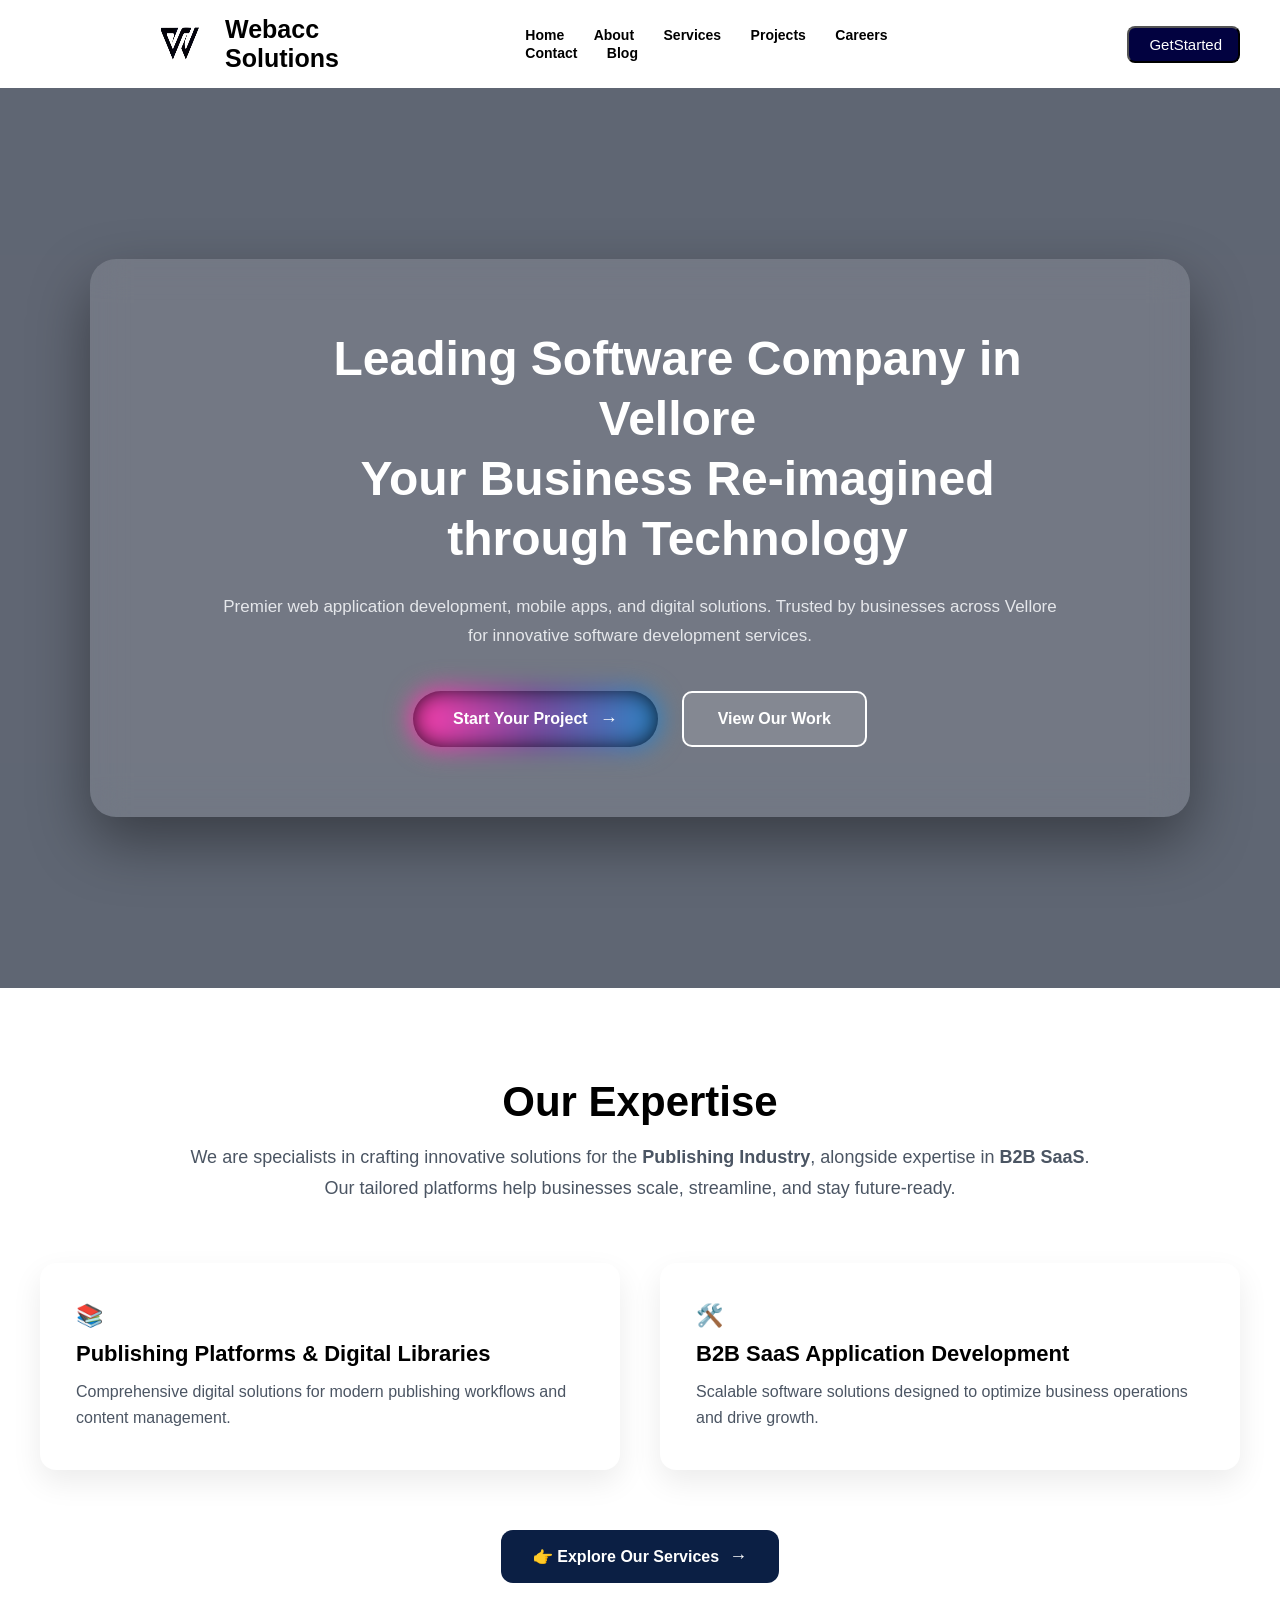
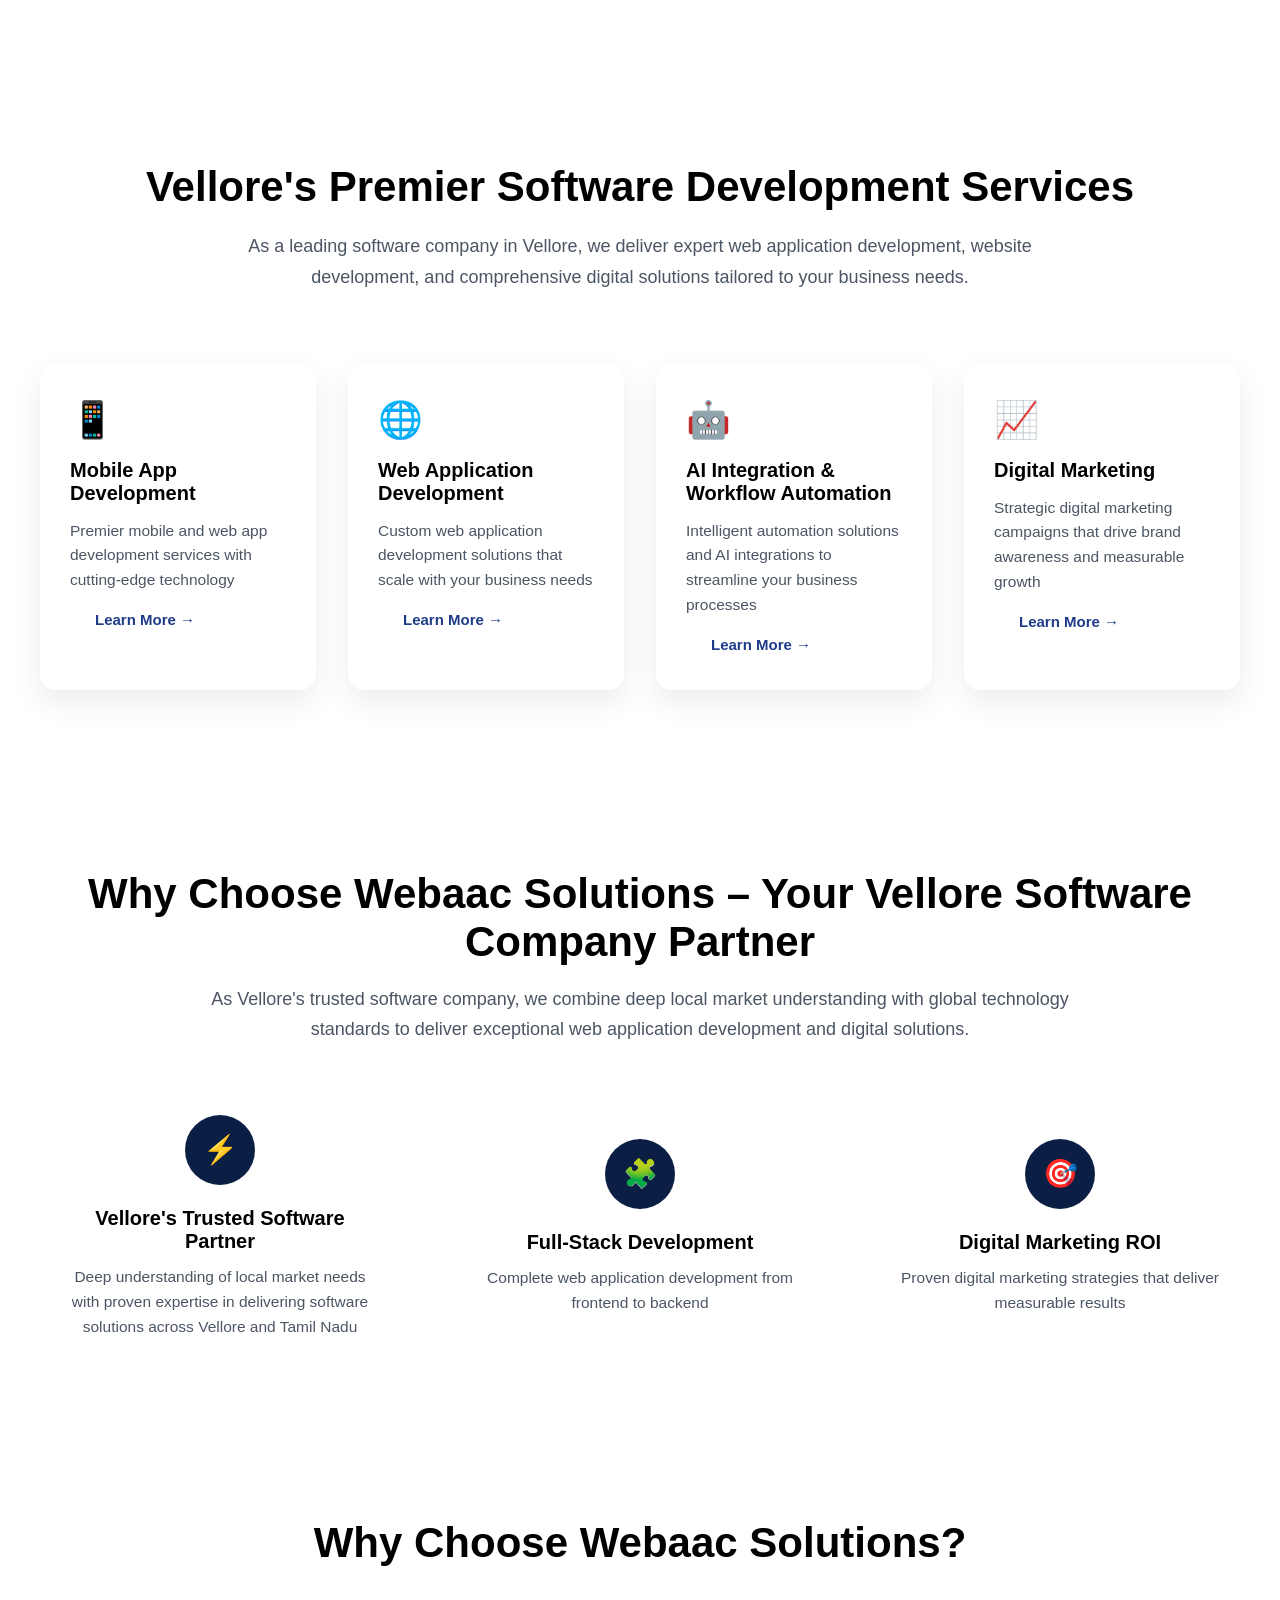
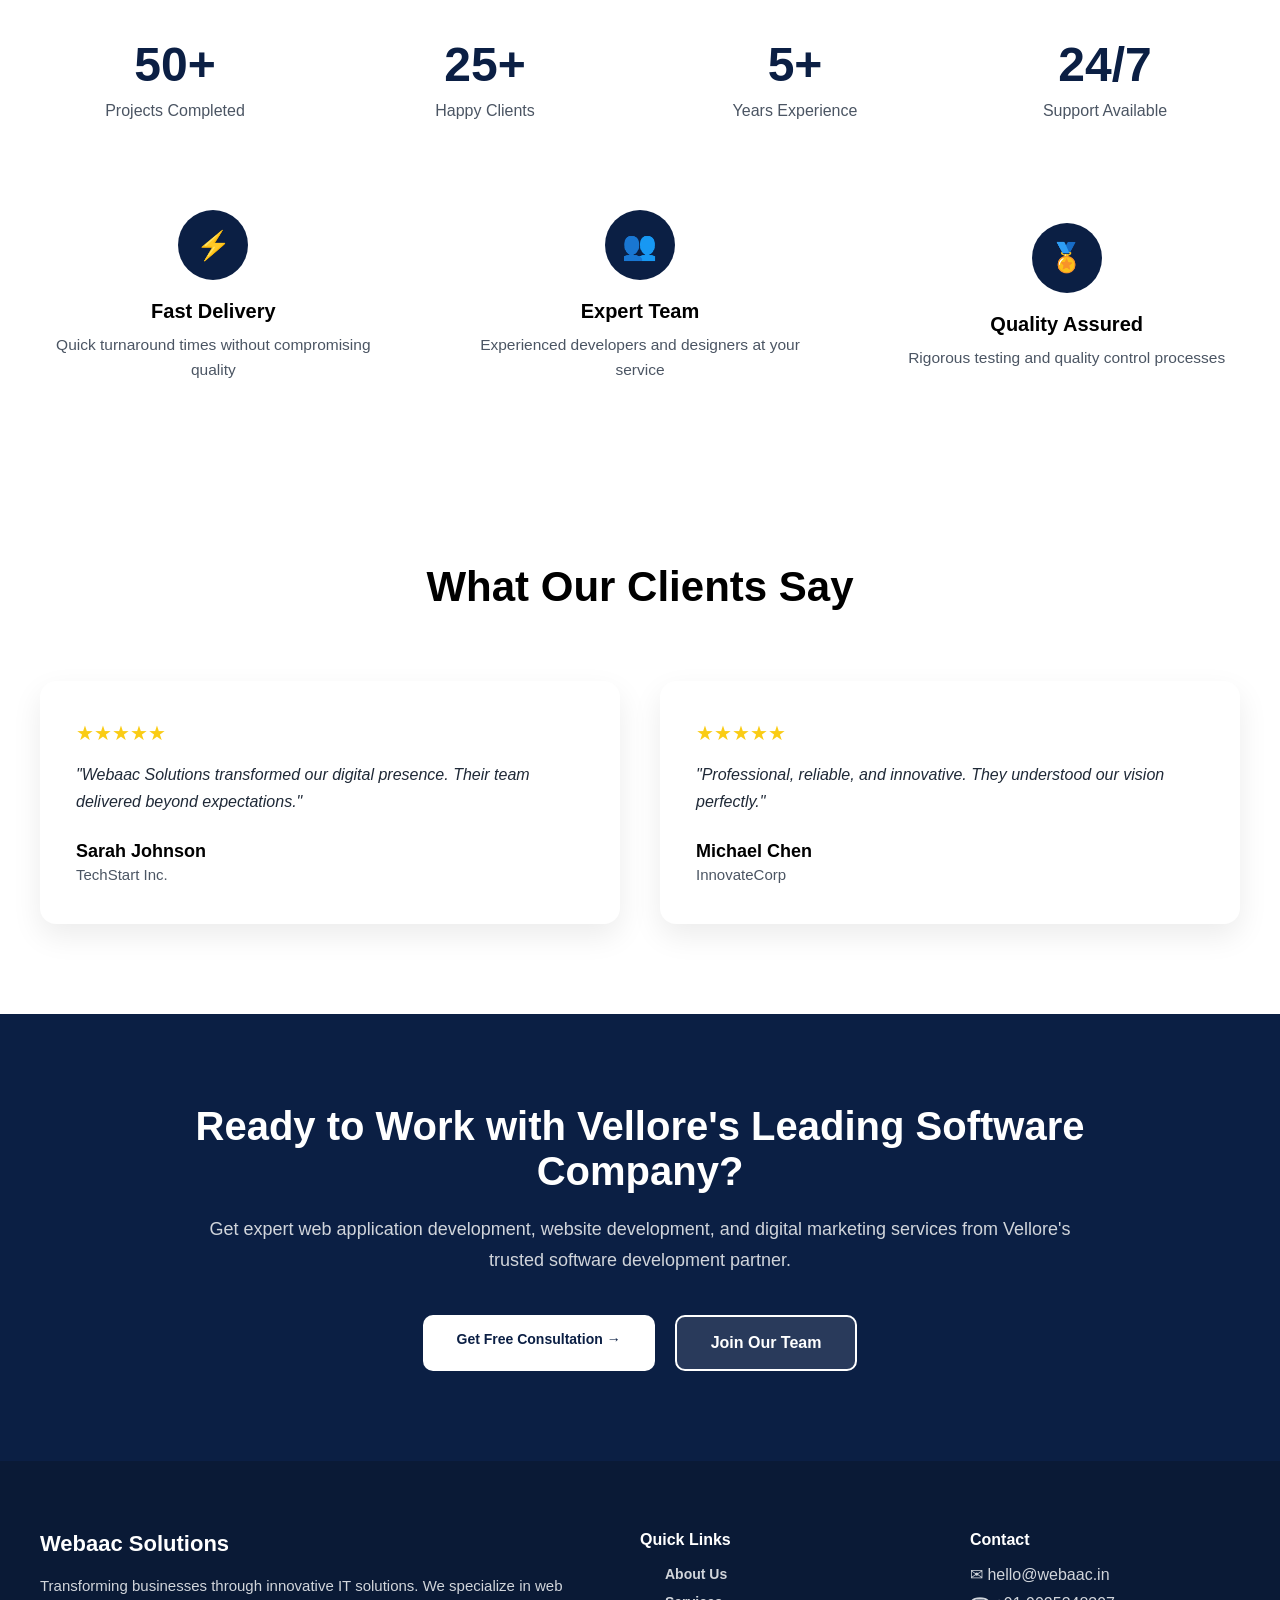
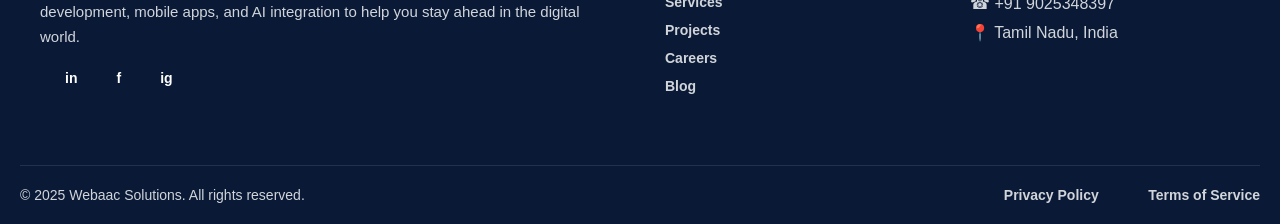
==== index.html @ c2ac2c1a "first commit" ====
<!DOCTYPE html>
<html lang="en">
<head>
    <meta charset="UTF-8">
    <meta name="viewport" content="width=device-width, initial-scale=1.0">
    <link rel="stylesheet" href="style.css">
    <link rel="icon" href="Webacc img.png">
    <title>Webacc Solutions</title>
</head>
<body>
    <div class="header">
        <nav>
            <div class="i1">
            <img src="Webacc img.png">
            </div>
            <h1>Webacc Solutions</h1>
        <div class="li">
        <a class="active" href="#">Home</a>
        <a href="#">About</a>
        <a href="#">Services</a>
        <a href="#">Projects</a>
        <a href="#">Careers</a>
        <a href="#">Contact</a>
        <a href="#">Blog</a>
        </div>
        <div class="bt">
            <button class="b1">GetStarted</button>
        </div>
        </nav>
        </div>
            <section class="hero">
  <div class="hero-overlay"></div>

  <div class="hero-card">
    <h1>
      Leading Software Company in Vellore<br>
      Your Business Re-imagined through Technology
    </h1>

    <p>
      Premier web application development, mobile apps, and digital solutions.
      Trusted by businesses across Vellore for innovative software development services.
    </p>

    <div class="hero-buttons">
      <a href="#" class="btn-glow">
        Start Your Project <span>→</span>
      </a>

      <a href="#" class="btn-outline">
        View Our Work
      </a>
    </div>
  </div>
</section>
<section class="expertise">
    <div class="expertise-wrapper">

        <!-- Heading -->
        <h2 class="expertise-title">Our Expertise</h2>

        <p class="expertise-desc">
            We are specialists in crafting innovative solutions for the
            <strong>Publishing Industry</strong>, alongside expertise in
            <strong>B2B SaaS</strong>. Our tailored platforms help businesses
            scale, streamline, and stay future-ready.
        </p>

        <!-- Cards -->
        <div class="expertise-cards">

            <div class="expertise-card">
                <h3>📚</h3>
                <h3> Publishing Platforms & Digital Libraries</h3>
                <p>
                    Comprehensive digital solutions for modern publishing
                    workflows and content management.
                </p>
            </div>

            <div class="expertise-card">
                <h3>🛠️</h3>
                <h3>B2B SaaS Application Development</h3>
                <p>
                    Scalable software solutions designed to optimize business
                    operations and drive growth.
                </p>
            </div>

        </div>

        <!-- Button -->
        <a href="#" class="expertise-btn">
            👉 Explore Our Services <span>→</span>
        </a>

    </div>
</section>
<section class="services">
    <div class="services-container">

        <!-- Heading -->
        <h2 class="services-title">
            Vellore's Premier Software Development Services
        </h2>

        <p class="services-subtitle">
            As a leading software company in Vellore, we deliver expert web application
            development, website development, and comprehensive digital solutions
            tailored to your business needs.
        </p>

        <!-- Cards -->
        <div class="services-grid">

            <div class="service-card">
                <div class="icon">📱</div>
                <h3>Mobile App Development</h3>
                <p>
                    Premier mobile and web app development services with
                    cutting-edge technology
                </p>
                <a href="#">Learn More →</a>
            </div>

            <div class="service-card">
                <div class="icon">🌐</div>
                <h3>Web Application Development</h3>
                <p>
                    Custom web application development solutions that
                    scale with your business needs
                </p>
                <a href="#">Learn More →</a>
            </div>

            <div class="service-card">
                <div class="icon">🤖</div>
                <h3>AI Integration & Workflow Automation</h3>
                <p>
                    Intelligent automation solutions and AI integrations
                    to streamline your business processes
                </p>
                <a href="#">Learn More →</a>
            </div>

            <div class="service-card">
                <div class="icon">📈</div>
                <h3>Digital Marketing</h3>
                <p>
                    Strategic digital marketing campaigns that drive brand
                    awareness and measurable growth
                </p>
                <a href="#">Learn More →</a>
            </div>

        </div>

    </div>
</section>

<section class="why-choose">
  <div class="why-container">

    <!-- Heading -->
    <h2 class="why-title">
      Why Choose Webaac Solutions – Your Vellore Software Company Partner
    </h2>

    <p class="why-subtitle">
      As Vellore's trusted software company, we combine deep local market
      understanding with global technology standards to deliver exceptional
      web application development and digital solutions.
    </p>

    <!-- Features -->
    <div class="why-grid">

      <div class="why-card">
        <div class="why-icon">⚡</div>
        <h3>Vellore's Trusted Software Partner</h3>
        <p>
          Deep understanding of local market needs with proven expertise in
          delivering software solutions across Vellore and Tamil Nadu
        </p>
      </div>

      <div class="why-card">
        <div class="why-icon">🧩</div>
        <h3>Full-Stack Development</h3>
        <p>
          Complete web application development from frontend to backend
        </p>
      </div>

      <div class="why-card">
        <div class="why-icon">🎯</div>
        <h3>Digital Marketing ROI</h3>
        <p>
          Proven digital marketing strategies that deliver measurable results
        </p>
      </div>

    </div>

  </div>
</section>

<section class="why-choose-stats">
  <div class="container">

    <!-- Heading -->
    <h2 class="section-title">Why Choose Webaac Solutions?</h2>

    <!-- STATS ROW -->
    <div class="stats-grid">
      <div class="stat-box">
        <h3>50+</h3>
        <p>Projects Completed</p>
      </div>

      <div class="stat-box">
        <h3>25+</h3>
        <p>Happy Clients</p>
      </div>

      <div class="stat-box">
        <h3>5+</h3>
        <p>Years Experience</p>
      </div>

      <div class="stat-box">
        <h3>24/7</h3>
        <p>Support Available</p>
      </div>
    </div>

    <!-- FEATURES ROW -->
    <div class="features-grid">
      <div class="feature-card">
        <div class="icon">⚡</div>
        <h4>Fast Delivery</h4>
        <p>Quick turnaround times without compromising quality</p>
      </div>

      <div class="feature-card">
        <div class="icon">👥</div>
        <h4>Expert Team</h4>
        <p>Experienced developers and designers at your service</p>
      </div>

      <div class="feature-card">
        <div class="icon">🏅</div>
        <h4>Quality Assured</h4>
        <p>Rigorous testing and quality control processes</p>
      </div>
    </div>

  </div>
</section>
<section class="testimonials">
  <div class="testimonials-container">

    <!-- Heading -->
    <h2 class="testimonials-title">What Our Clients Say</h2>

    <!-- Cards -->
    <div class="testimonials-grid">

      <div class="testimonial-card">
        <div class="stars">★★★★★</div>

        <p class="testimonial-text">
          "Webaac Solutions transformed our digital presence. Their team
          delivered beyond expectations."
        </p>

        <h4 class="client-name">Sarah Johnson</h4>
        <span class="client-company">TechStart Inc.</span>
      </div>

      <div class="testimonial-card">
        <div class="stars">★★★★★</div>

        <p class="testimonial-text">
          "Professional, reliable, and innovative. They understood our
          vision perfectly."
        </p>

        <h4 class="client-name">Michael Chen</h4>
        <span class="client-company">InnovateCorp</span>
      </div>

    </div>

  </div>
</section>

<!-- CTA SECTION -->
<section class="cta">
  <div class="cta-container">
    <h2>
      Ready to Work with Vellore's Leading Software Company?
    </h2>

    <p>
      Get expert web application development, website development, and digital
      marketing services from Vellore's trusted software development partner.
    </p>

    <div class="cta-buttons">
      <a href="#" class="btn-primary">
        Get Free Consultation →
      </a>
      <a href="#" class="btn-outline">
        Join Our Team
      </a>
    </div>
  </div>
</section>

<!-- FOOTER -->
<footer class="footer">
  <div class="footer-container">

    <!-- ABOUT -->
    <div class="footer-about">
      <h3>Webaac Solutions</h3>
      <p>
        Transforming businesses through innovative IT solutions. We specialize
        in web development, mobile apps, and AI integration to help you stay
        ahead in the digital world.
      </p>

      <div class="social-icons">
        <a href="#">in</a>
        <a href="#">f</a>
        <a href="#">ig</a>
      </div>
    </div>

    <!-- QUICK LINKS -->
    <div class="footer-links">
      <h4>Quick Links</h4>
      <ul>
        <li><a href="#">About Us</a></li>
        <li><a href="#">Services</a></li>
        <li><a href="#">Projects</a></li>
        <li><a href="#">Careers</a></li>
        <li><a href="#">Blog</a></li>
      </ul>
    </div>

    <!-- CONTACT -->
    <div class="footer-contact">
      <h4>Contact</h4>
      <p>✉ hello@webaac.in</p>
      <p>☎ +91 9025348397</p>
      <p>📍 Tamil Nadu, India</p>
    </div>

  </div>

  <!-- BOTTOM BAR -->
  <div class="footer-bottom">
    <p>© 2025 Webaac Solutions. All rights reserved.</p>
    <div class="footer-policy">
      <a href="#">Privacy Policy</a>
      <a href="#">Terms of Service</a>
    </div>
  </div>
</footer>


</body>
</html>
---- style.css ----
*{
    margin: 0;
    padding: 0;
    box-sizing: border-box;
    font-family: Arial, sans-serif;
}
.header{


}
nav{
    padding:15px 40px;
    display: flex;
    align-items: center;
}
h1{
    margin-left: 125px;
    cursor: pointer;
    font-size: 25px;
    padding-right: 50px;
    font-weight: bold;
}

.b1{
    display: block;
    color: white;
    cursor: pointer;
    background-color: #020240;
    padding: 8px 16px;
    border-radius: 8px;
    padding-left: 20px;
    display: inline-block;
    font-size: 15px;

}
.bt{
    padding-left: 220px;
}
img{
    width:40px;
    height: 40px;
    cursor: pointer;
    margin-left: 20px;
    display: inline-block;
    position: relative;
    left: 100px;

}
/*
.i1{


}
*/

/*
body {
    background: #f8f9fc;
}
*/

a{
    padding-left: 25px;
    color: black;
    text-decoration: none;
    font-size: 14px;
    font-style:initial;
    font-weight: bold;
}
.li{
    padding-left: 60px;
}
.s2{
}

* {
    margin: 0;
    padding: 0;
    box-sizing: border-box;
    font-family: "Segoe UI", sans-serif;
}
/* RESET */
* {
  margin: 0;
  padding: 0;
  box-sizing: border-box;
  font-family: "Segoe UI", Arial, sans-serif;
}

/* HERO BACKGROUND */
.hero {
  min-height: 100vh;
  background: url("hero-bg.jpg") center / cover no-repeat;
  position: relative;

  display: flex;
  align-items: center;
  justify-content: center;
  padding: 20px;
}

/* DARK OVERLAY */
.hero-overlay {
  position: absolute;
  inset: 0;
  background: rgba(10, 20, 40, 0.65);
}

/* GLASS CARD */
.hero-card {
  position: relative;
  max-width: 1100px;
  width: 100%;

  padding: 70px 60px;
  border-radius: 26px;

  background: rgba(255, 255, 255, 0.12);
  backdrop-filter: blur(18px);

  text-align: center;
  color: #ffffff;

  box-shadow: 0 25px 60px rgba(0, 0, 0, 0.4);
}

/* HEADING */
.hero-card h1 {
  font-size: 48px;
  font-weight: 700;
  line-height: 1.25;
  margin-bottom: 24px;
}

/* TEXT */
.hero-card p {
  max-width: 850px;
  margin: 0 auto 40px;
  font-size: 17px;
  line-height: 1.7;
  color: #e5e7eb;
}

/* BUTTON GROUP */
.hero-buttons {
  display: flex;
  justify-content: center;
  gap: 24px;
  flex-wrap: wrap;
}

/* =========================
   GLOW BUTTON
========================= */
.btn-glow {
  position: relative;
  height: 56px;
  padding: 0 40px;

  display: inline-flex;
  align-items: center;
  justify-content: center;
  gap: 12px;

  background: #05060f;
  color: #ffffff;
  text-decoration: none;
  font-size: 16px;
  font-weight: 600;
  line-height: 1;

  border-radius: 50px;
  z-index: 1;
}

/* GLOW */
.btn-glow::before {
  content: "";
  position: absolute;
  inset: -3px;
  border-radius: 50px;

  background: linear-gradient(
    90deg,
    #ff3cac,
    #784ba0,
    #2b86c5
  );

  filter: blur(12px);
  z-index: -1;
}

/* ARROW */
.btn-glow span {
  font-size: 18px;
  transition: transform 0.3s ease;
}

.btn-glow:hover span {
  transform: translateX(5px);
}

/* =========================
   OUTLINE BUTTON
========================= */
.btn-outline {
  height: 56px;
  padding: 0 36px;

  display: inline-flex;
  align-items: center;
  justify-content: center;

  color: #ffffff;
  text-decoration: none;
  font-size: 16px;
  font-weight: 600;

  border: 2px solid rgba(255, 255, 255, 0.6);
  border-radius: 14px;
  background: rgba(255, 255, 255, 0.12);

  transition: all 0.3s ease;
}

.btn-outline:hover {
  background: #ffffff;
  color: #000000;
}

/* =========================
   RESPONSIVE
========================= */
@media (max-width: 900px) {
  .hero-card {
    padding: 50px 30px;
  }

  .hero-card h1 {
    font-size: 34px;
  }

  .hero-card p {
    font-size: 15px;
  }
}


/* =========================
   OUTLINE BUTTON (View Our Work)
========================= */
.outline-btn {
    height: 56px;
    padding: 0 36px;

    display: inline-flex;
    align-items: center;
    justify-content: center;

    font-size: 16px;
    font-weight: 600;
    line-height: 1;

    color: #ffffff;
    text-decoration: none;

    background: rgba(255, 255, 255, 0.12);
    border: 2px solid rgba(255, 255, 255, 0.6);
    border-radius: 14px;

    transition: all 0.3s ease;
}

.outline-btn:hover {
    background: #ffffff;
    color: #000000;
}

/* ===============================
   OUR EXPERTISE SECTION
================================ */
.expertise {
    background: #ffffff;
    padding: 90px 20px;
}

.expertise-wrapper {
    max-width: 1200px;
    margin: auto;
    text-align: center;
}

/* TITLE */
.expertise-title {
    font-size: 42px;
    font-weight: 700;
    margin-bottom: 16px;
    color: #000;
}

/* DESCRIPTION */
.expertise-desc {
    max-width: 900px;
    margin: 0 auto 60px;
    font-size: 18px;
    line-height: 1.7;
    color: #4b5563;
}

/* CARDS WRAPPER */
.expertise-cards {
    display: grid;
    grid-template-columns: repeat(2, 1fr);
    gap: 40px;
    margin-bottom: 60px;
}

/* CARD */
.expertise-card {
    background: #ffffff;
    padding: 40px 36px;
    border-radius: 16px;
    text-align: left;

    box-shadow: 0 12px 30px rgba(0, 0, 0, 0.08);
}

.expertise-card img {
    width: 40px;
    margin-bottom: 20px;
}

.expertise-card h3 {
    font-size: 22px;
    font-weight: 700;
    margin-bottom: 12px;
    color: #000;
}

.expertise-card p {
    font-size: 16px;
    line-height: 1.6;
    color: #4b5563;
}

/* BUTTON */
.expertise-btn {
    display: inline-flex;
    align-items: center;
    gap: 10px;

    background: #0b1f44;
    color: #ffffff;
    text-decoration: none;

    padding: 16px 32px;
    font-size: 16px;
    font-weight: 600;

    border-radius: 12px;
    transition: background 0.3s ease;
}

.expertise-btn:hover {
    background: #081734;
}

.expertise-btn span {
    font-size: 18px;
}

/* ===============================
   RESPONSIVE
================================ */
@media (max-width: 900px) {
    .expertise-title {
        font-size: 34px;
    }

    .expertise-desc {
        font-size: 16px;
    }

    .expertise-cards {
        grid-template-columns: 1fr;
    }

    .expertise-card {
        text-align: center;
    }
}
/* ===============================
   SERVICES SECTION
================================ */
.services {
    padding: 90px 20px;
    background: #ffffff;
}

.services-container {
    max-width: 1200px;
    margin: auto;
    text-align: center;
}

/* TITLE */
.services-title {
    font-size: 42px;
    font-weight: 700;
    margin-bottom: 20px;
    color: #000;
}

/* SUBTITLE */
.services-subtitle {
    max-width: 850px;
    margin: 0 auto 70px;
    font-size: 18px;
    line-height: 1.7;
    color: #4b5563;
}

/* GRID */
.services-grid {
    display: grid;
    grid-template-columns: repeat(4, 1fr);
    gap: 32px;
}

/* CARD */
.service-card {
    background: #ffffff;
    padding: 36px 30px;
    border-radius: 16px;
    text-align: left;

    box-shadow: 0 12px 30px rgba(0, 0, 0, 0.08);
    transition: transform 0.3s ease, box-shadow 0.3s ease;
}

.service-card:hover {
    transform: translateY(-6px);
    box-shadow: 0 20px 40px rgba(0, 0, 0, 0.12);
}

/* ICON */
.service-card .icon {
    font-size: 36px;
    margin-bottom: 18px;
}

/* CARD TITLE */
.service-card h3 {
    font-size: 20px;
    font-weight: 700;
    margin-bottom: 14px;
    color: #000;
}

/* CARD TEXT */
.service-card p {
    font-size: 15.5px;
    line-height: 1.6;
    color: #4b5563;
    margin-bottom: 18px;
}

/* LINK */
.service-card a {
    font-size: 15px;
    font-weight: 600;
    color: #1f3c88;
    text-decoration: none;
}

.service-card a:hover {
    text-decoration: underline;
}

/* ===============================
   RESPONSIVE
================================ */
@media (max-width: 1100px) {
    .services-grid {
        grid-template-columns: repeat(2, 1fr);
    }
}

@media (max-width: 600px) {
    .services-title {
        font-size: 32px;
    }

    .services-subtitle {
        font-size: 16px;
    }

    .services-grid {
        grid-template-columns: 1fr;
    }

    .service-card {
        text-align: center;
    }
}
/* =========================
   WHY CHOOSE SECTION
========================= */
.why-choose {
    padding: 90px 20px;
    background: #ffffff;
}

.why-container {
    max-width: 1200px;
    margin: auto;
    text-align: center;
}

/* TITLE */
.why-title {
    font-size: 42px;
    font-weight: 700;
    color: #000;
    margin-bottom: 18px;
}

/* SUBTITLE */
.why-subtitle {
    max-width: 900px;
    margin: 0 auto 70px;
    font-size: 18px;
    line-height: 1.7;
    color: #4b5563;
}

/* GRID */
.why-grid {
    display: grid;
    grid-template-columns: repeat(3, 1fr);
    gap: 60px;
}

/* CARD */
.why-card {
    max-width: 320px;
    margin: auto;
}

/* ICON */
.why-icon {
    width: 70px;
    height: 70px;
    margin: 0 auto 22px;

    background: #0b1f44;
    color: #ffffff;
    border-radius: 50%;

    display: flex;
    align-items: center;
    justify-content: center;

    font-size: 28px;
}

/* CARD TITLE */
.why-card h3 {
    font-size: 20px;
    font-weight: 700;
    margin-bottom: 12px;
    color: #000;
}

/* CARD TEXT */
.why-card p {
    font-size: 15.5px;
    line-height: 1.6;
    color: #4b5563;
}

/* =========================
   RESPONSIVE
========================= */
@media (max-width: 900px) {
    .why-grid {
        grid-template-columns: 1fr;
        gap: 40px;
    }

    .why-title {
        font-size: 32px;
    }

    .why-subtitle {
        font-size: 16px;
    }
}

/* ===============================
   WHY CHOOSE (STATS + FEATURES)
================================ */
.why-choose-stats {
    padding: 90px 20px;
    background: #ffffff;
}

.container {
    max-width: 1200px;
    margin: auto;
    text-align: center;
}

/* TITLE */
.section-title {
    font-size: 42px;
    font-weight: 700;
    margin-bottom: 70px;
    color: #000;
}

/* ===============================
   STATS
================================ */
.stats-grid {
    display: grid;
    grid-template-columns: repeat(4, 1fr);
    gap: 40px;
    margin-bottom: 90px;
}

.stat-box h3 {
    font-size: 48px;
    font-weight: 700;
    color: #0b1f44;
    margin-bottom: 10px;
}

.stat-box p {
    font-size: 16px;
    color: #4b5563;
}

/* ===============================
   FEATURES
================================ */
.features-grid {
    display: grid;
    grid-template-columns: repeat(3, 1fr);
    gap: 80px;
}

.feature-card {
    max-width: 320px;
    margin: auto;
}

.feature-card .icon {
    width: 70px;
    height: 70px;
    margin: 0 auto 20px;

    background: #0b1f44;
    color: #fff;
    border-radius: 50%;

    display: flex;
    align-items: center;
    justify-content: center;

    font-size: 28px;
}

.feature-card h4 {
    font-size: 20px;
    font-weight: 700;
    margin-bottom: 10px;
    color: #000;
}

.feature-card p {
    font-size: 15.5px;
    line-height: 1.6;
    color: #4b5563;
}

/* ===============================
   RESPONSIVE
================================ */
@media (max-width: 900px) {
    .stats-grid {
        grid-template-columns: repeat(2, 1fr);
        margin-bottom: 70px;
    }

    .features-grid {
        grid-template-columns: 1fr;
        gap: 50px;
    }

    .section-title {
        font-size: 32px;
    }
}

/* ===============================
   TESTIMONIALS SECTION
================================ */
.testimonials {
    padding: 90px 20px;
    background: #ffffff;
}

.testimonials-container {
    max-width: 1200px;
    margin: auto;
    text-align: center;
}

/* TITLE */
.testimonials-title {
    font-size: 42px;
    font-weight: 700;
    margin-bottom: 70px;
    color: #000;
}

/* GRID */
.testimonials-grid {
    display: grid;
    grid-template-columns: repeat(2, 1fr);
    gap: 40px;
}

/* CARD */
.testimonial-card {
    background: #ffffff;
    padding: 40px 36px;
    border-radius: 16px;
    text-align: left;

    box-shadow: 0 12px 30px rgba(0, 0, 0, 0.08);
}

/* STARS */
.stars {
    color: #facc15; /* gold */
    font-size: 20px;
    margin-bottom: 16px;
}

/* TEXT */
.testimonial-text {
    font-size: 16px;
    line-height: 1.7;
    color: #1f2937;
    margin-bottom: 26px;
    font-style: italic;
}

/* CLIENT NAME */
.client-name {
    font-size: 18px;
    font-weight: 700;
    margin-bottom: 4px;
    color: #000;
}

/* COMPANY */
.client-company {
    font-size: 15px;
    color: #4b5563;
}

/* ===============================
   RESPONSIVE
================================ */
@media (max-width: 900px) {
    .testimonials-grid {
        grid-template-columns: 1fr;
    }

    .testimonials-title {
        font-size: 32px;
    }
}

/* ===============================
   CTA SECTION
================================ */
.cta {
    background: #0b1f44;
    padding: 90px 20px;
    text-align: center;
    color: #ffffff;
}

.cta-container {
    max-width: 900px;
    margin: auto;
}

.cta h2 {
    font-size: 40px;
    font-weight: 700;
    margin-bottom: 20px;
}

.cta p {
    font-size: 18px;
    line-height: 1.7;
    margin-bottom: 40px;
    color: #d1d5db;
}

/* CTA BUTTONS */
.cta-buttons {
    display: flex;
    justify-content: center;
    gap: 20px;
    flex-wrap: wrap;
}

.btn-primary {
    background: #ffffff;
    color: #0b1f44;
    padding: 16px 34px;
    border-radius: 10px;
    font-weight: 600;
    text-decoration: none;
}

.btn-outline {
    border: 2px solid #ffffff;
    color: #ffffff;
    padding: 16px 34px;
    border-radius: 10px;
    font-weight: 600;
    text-decoration: none;
}

/* ===============================
   FOOTER
================================ */
.footer {
    background: #0a1a36;
    color: #d1d5db;
    padding: 70px 20px 0;
}

.footer-container {
    max-width: 1200px;
    margin: auto;

    display: grid;
    grid-template-columns: 2fr 1fr 1fr;
    gap: 60px;
}

/* ABOUT */
.footer-about h3 {
    color: #ffffff;
    font-size: 22px;
    margin-bottom: 16px;
}

.footer-about p {
    font-size: 15px;
    line-height: 1.7;
}

/* SOCIAL */
.social-icons {
    margin-top: 20px;
    display: flex;
    gap: 14px;
}

.social-icons a {
    color: #ffffff;
    text-decoration: none;
    font-weight: 600;
}

/* LINKS */
.footer-links h4,
.footer-contact h4 {
    color: #ffffff;
    margin-bottom: 16px;
}

.footer-links ul {
    list-style: none;
}

.footer-links li {
    margin-bottom: 10px;
}

.footer-links a {
    color: #d1d5db;
    text-decoration: none;
}

/* CONTACT */
.footer-contact p {
    margin-bottom: 10px;
}

/* ===============================
   FOOTER BOTTOM
================================ */
.footer-bottom {
    margin-top: 60px;
    padding: 20px 0;
    border-top: 1px solid rgba(255,255,255,0.1);

    display: flex;
    justify-content: space-between;
    align-items: center;
    flex-wrap: wrap;
}

.footer-bottom p {
    font-size: 14px;
}

.footer-policy a {
    color: #d1d5db;
    text-decoration: none;
    margin-left: 20px;
    font-size: 14px;
}

/* ===============================
   RESPONSIVE
================================ */
@media (max-width: 900px) {
    .footer-container {
        grid-template-columns: 1fr;
        text-align: center;
    }

    .footer-bottom {
        flex-direction: column;
        gap: 10px;
    }
}
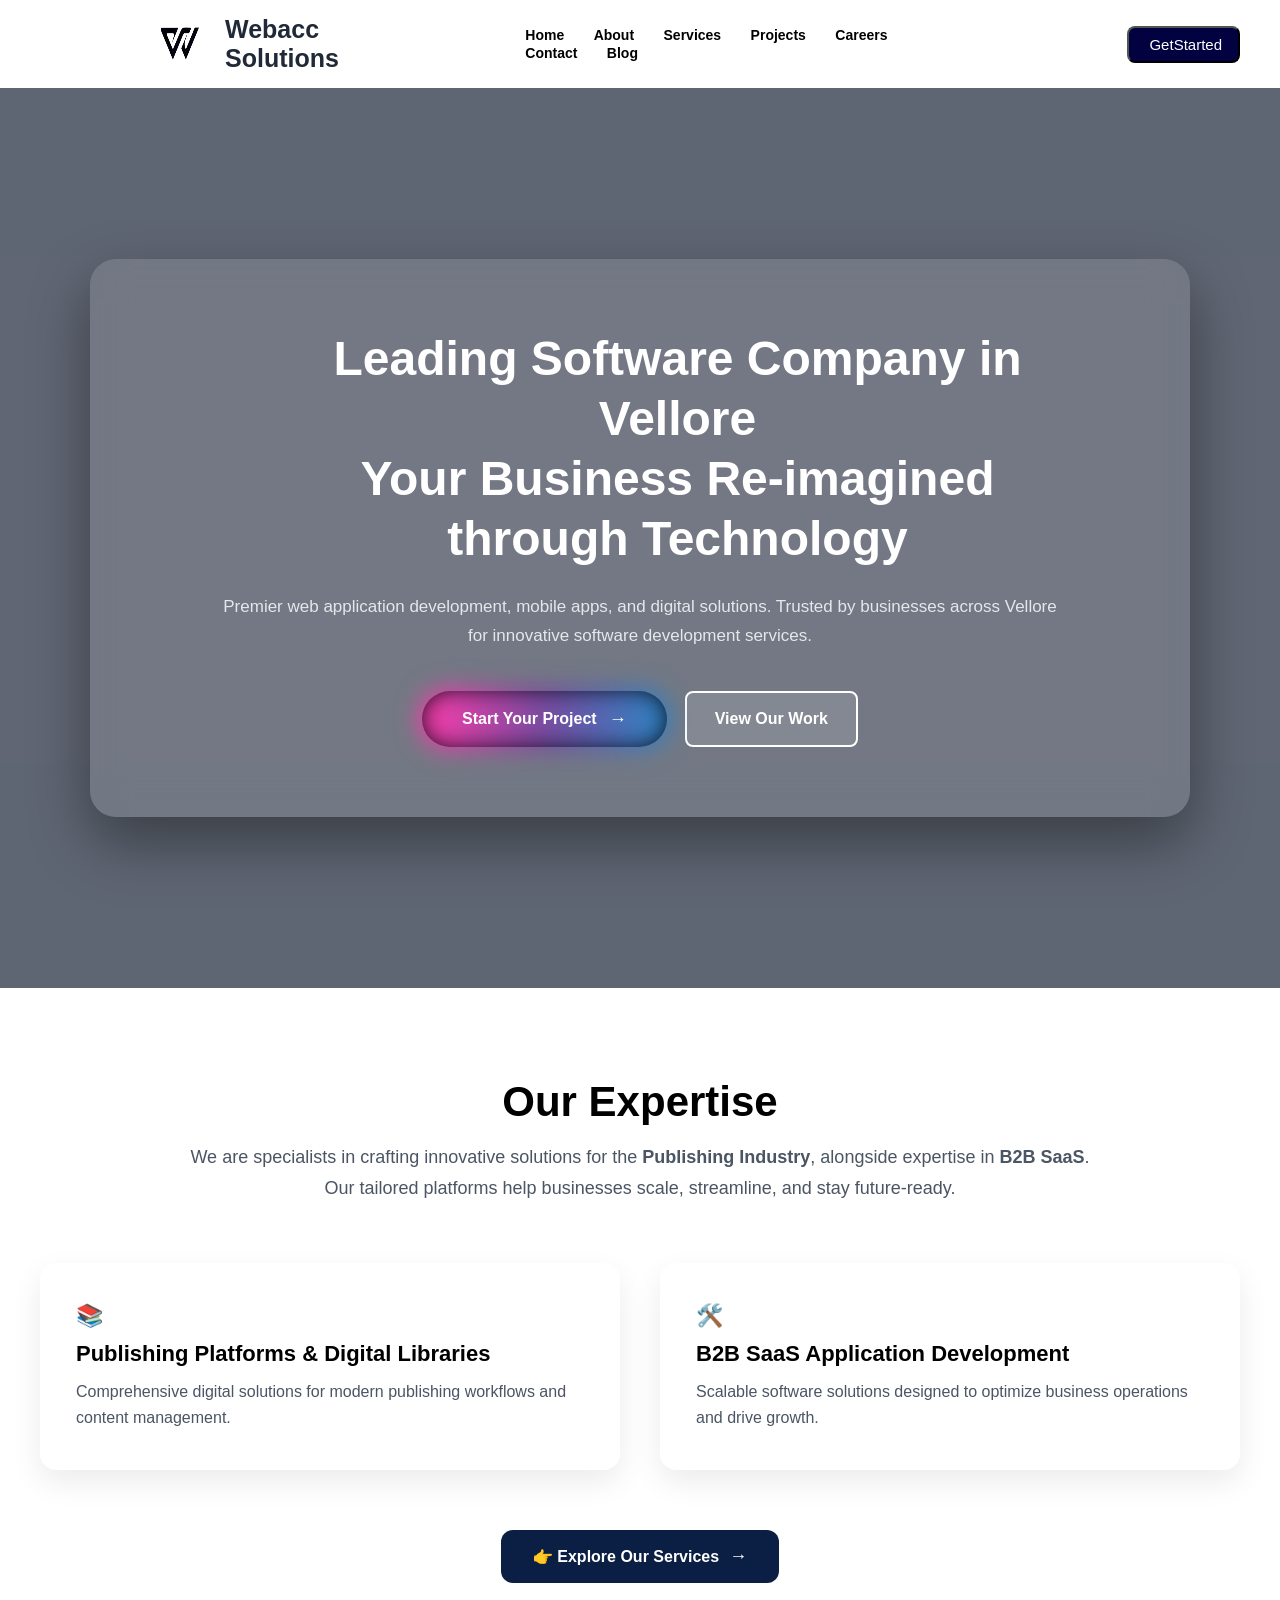
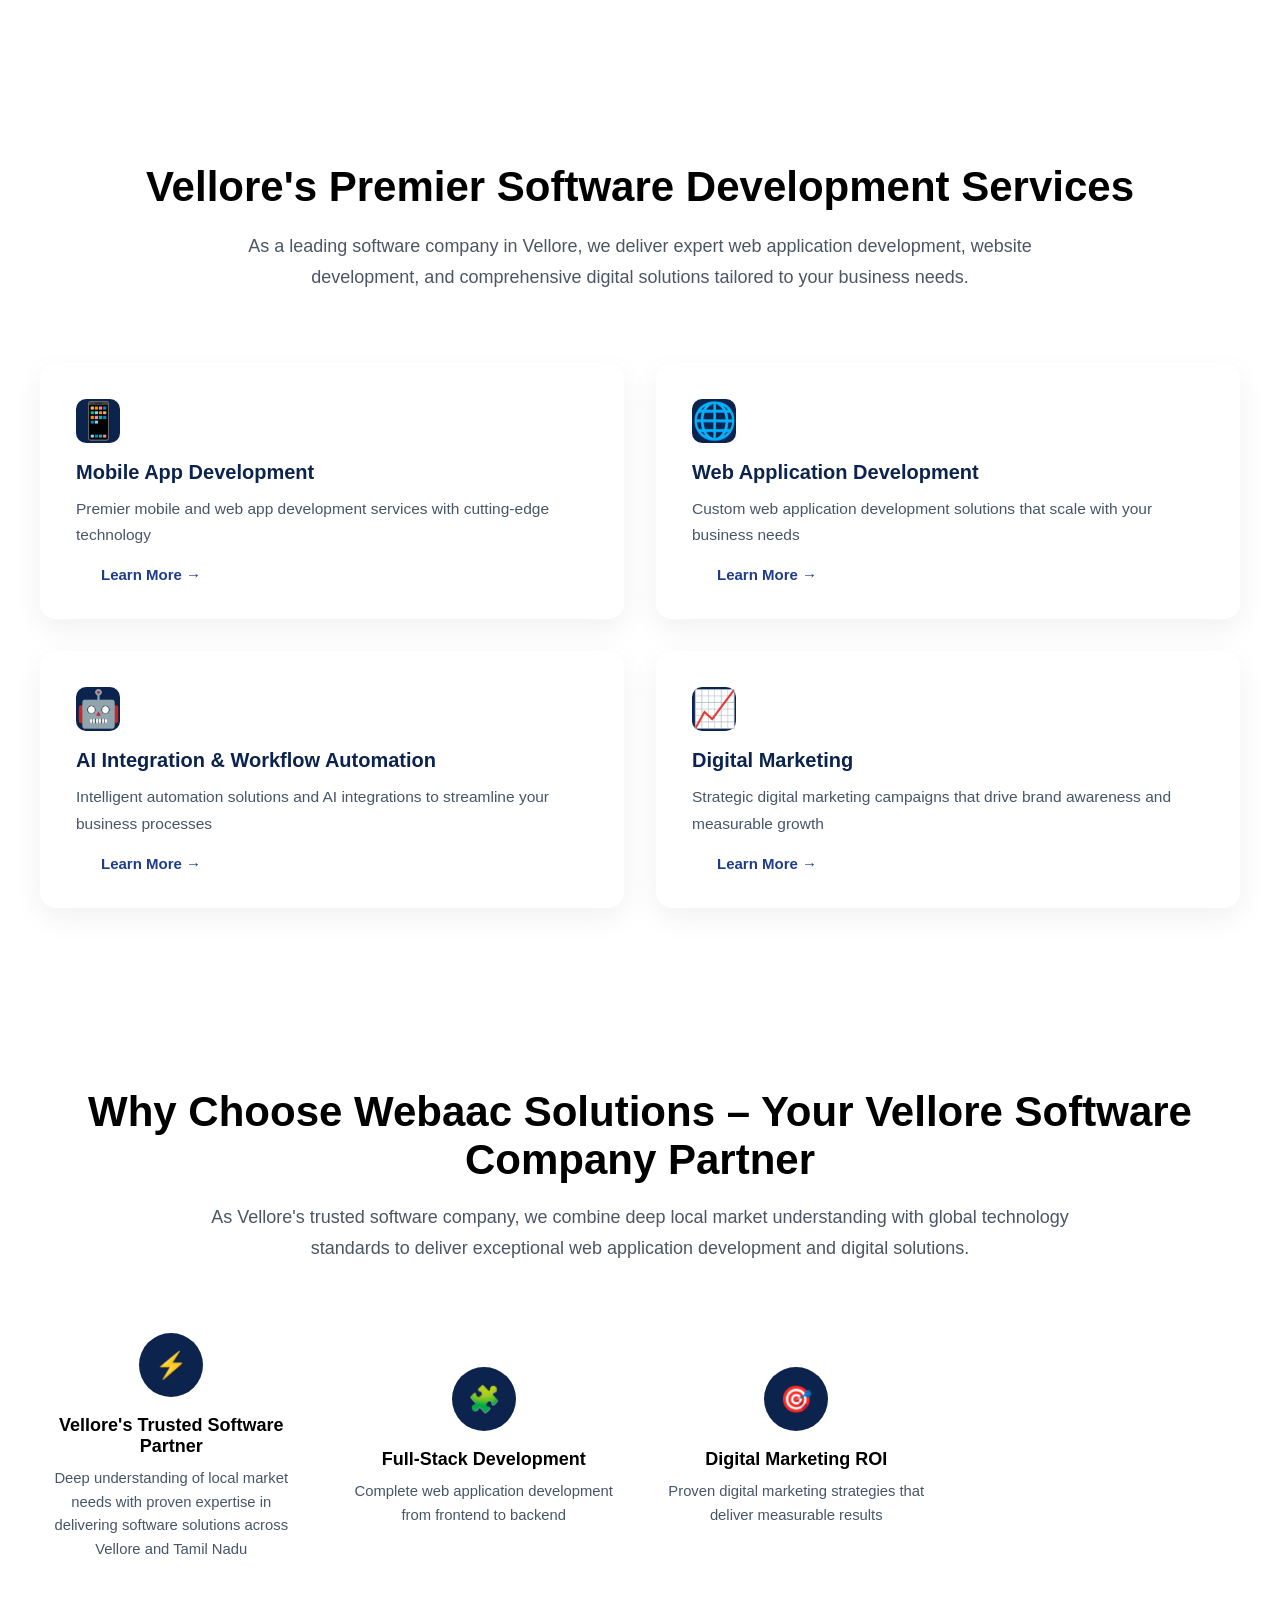
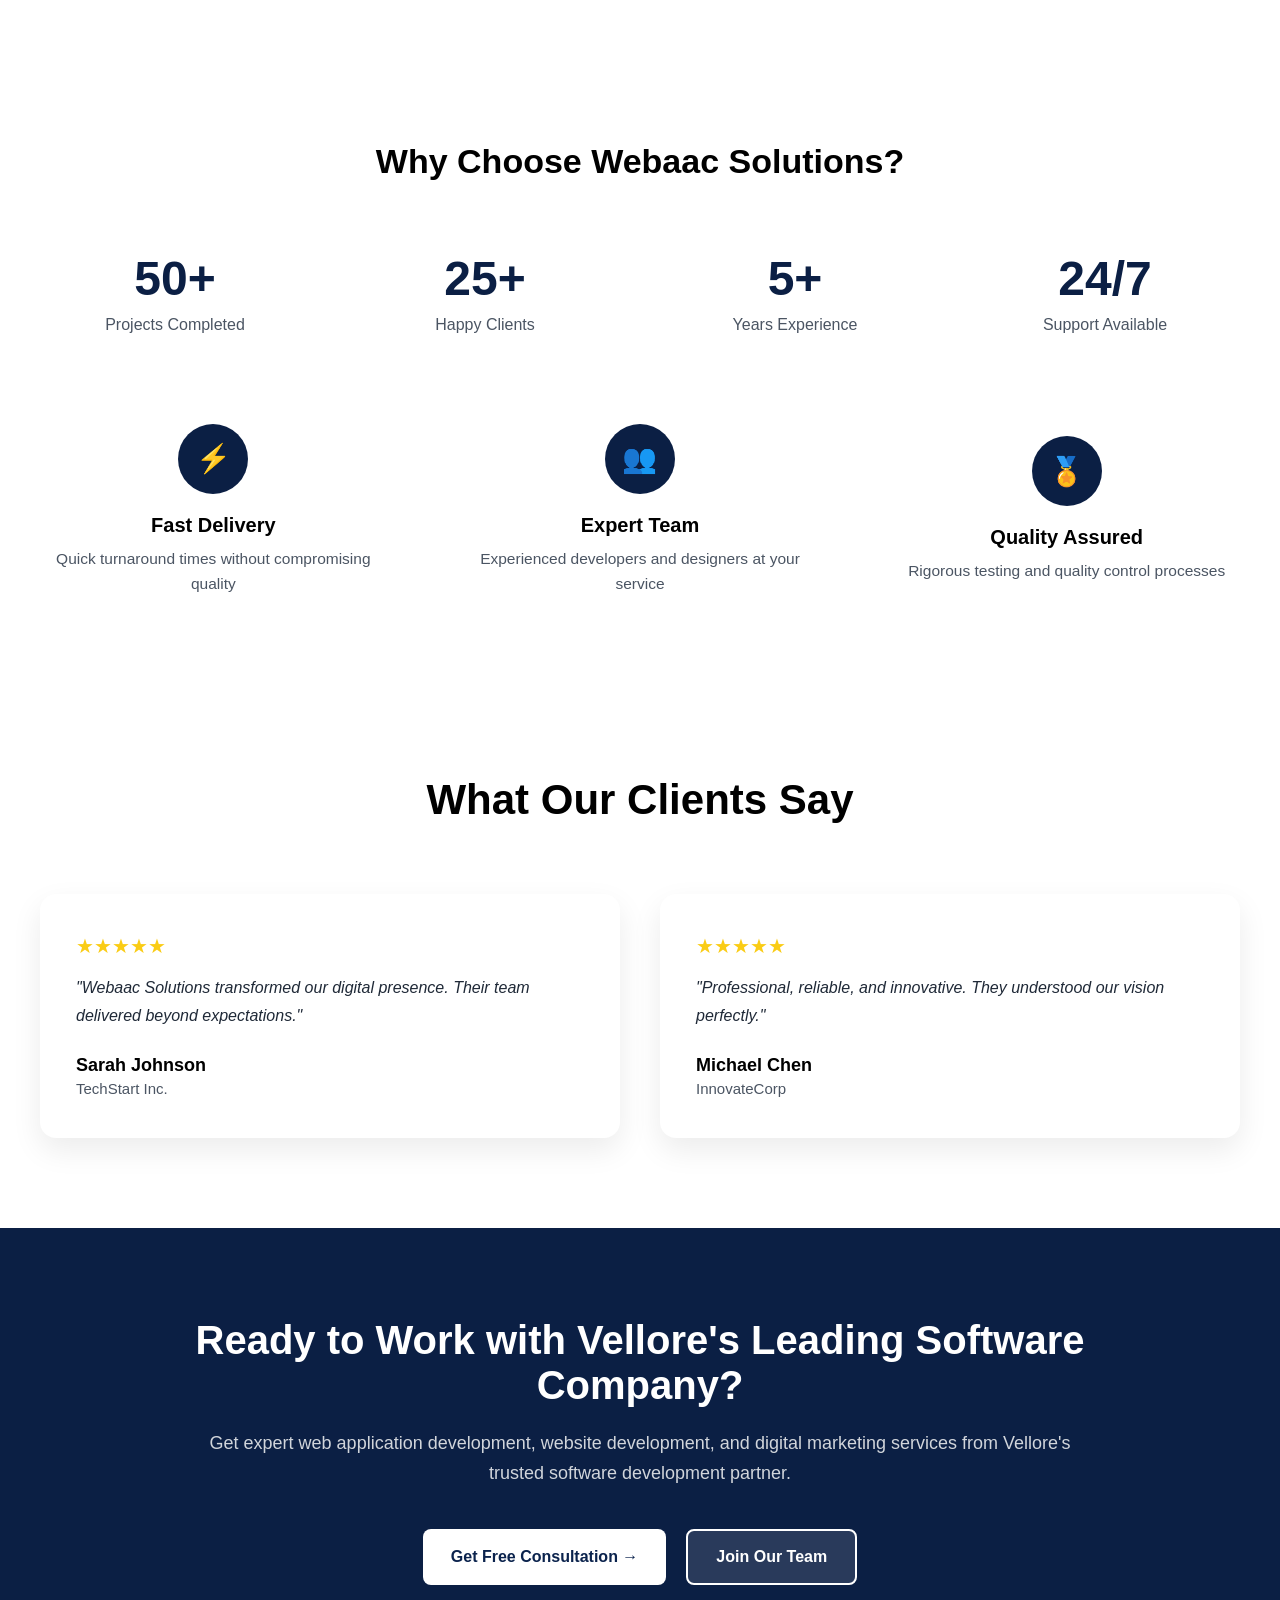
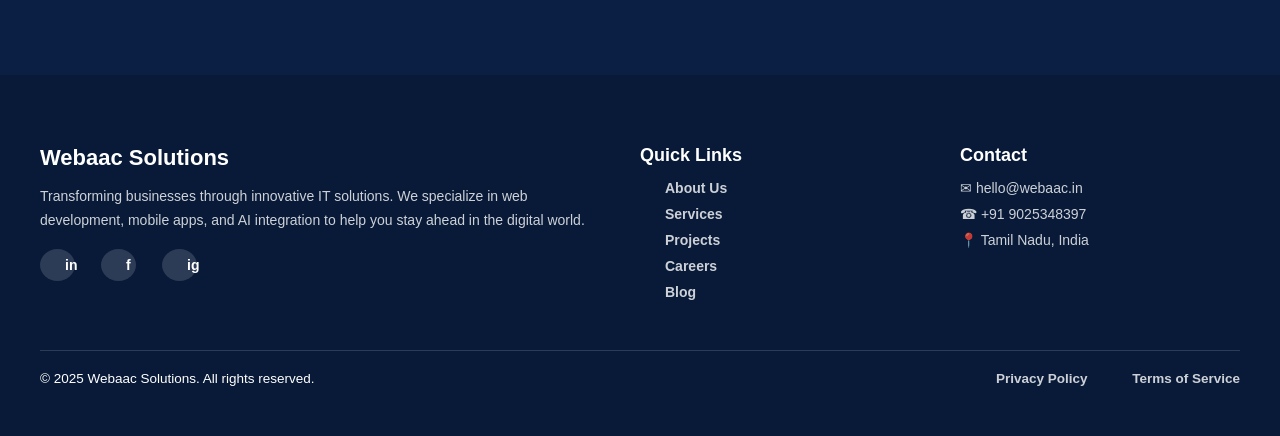
==== commit c05b5ff0: "Add pages and update UI styles" ====
--- a/index.html
+++ b/index.html
@@ -15,13 +15,13 @@
             </div>
             <h1>Webacc Solutions</h1>
         <div class="li">
-        <a class="active" href="#">Home</a>
-        <a href="#">About</a>
-        <a href="#">Services</a>
-        <a href="#">Projects</a>
-        <a href="#">Careers</a>
-        <a href="#">Contact</a>
-        <a href="#">Blog</a>
+        <a class="active" href="index.html">Home</a>
+        <a href="about.html">About</a>
+        <a href="service.html">Services</a>
+        <a href="project.html">Projects</a>
+        <a href="career.html">Careers</a>
+        <a href="contact.html">Contact</a>
+        <a href="blog.html">Blog</a>
         </div>
         <div class="bt">
             <button class="b1">GetStarted</button>
--- a/style.css
+++ b/style.css
@@ -946,4 +946,2872 @@
         flex-direction: column;
         gap: 10px;
     }
+}
+
+
+/* COMMON CONTAINER */
+.about-container {
+  max-width: 1100px;
+  margin: auto;
+  padding: 0 20px;
+  text-align: center;
+}
+
+/* ===============================
+   ABOUT HERO
+================================ */
+.about-hero {
+  padding: 100px 0 80px;
+  background: #ffffff;
+}
+.about-logo{
+    display: flex;
+  justify-content: center;
+  margin-bottom: 30px;
+  padding-right: 210px;
+}
+
+.about-logo img {
+     width: 120px;              /* adjust size if needed */
+  height: 120px;
+
+  background: #ffffff;
+  padding: 14px;
+  border-radius: 14px;
+
+  box-shadow: 0 10px 25px rgba(0, 0, 0, 0.15);
+  display: flex;
+  justify-content: center;
+  align-items: center;
+}
+
+
+.about-hero h1 {
+  font-size: 44px;
+  font-weight: 700;
+  line-height: 1.3;
+  margin-bottom: 24px;
+  color: #000;
+}
+
+.about-desc {
+  max-width: 850px;
+  margin: auto;
+  font-size: 18px;
+  line-height: 1.7;
+  color: #4b5563;
+}
+.about-text {
+  padding: 70px 20px;   /* reduced big white space */
+  background: #ffffff;
+}
+
+.about-wrap {
+  max-width: 900px;
+  margin: auto;
+  text-align: center;
+}
+
+/* HEADINGS */
+.about-wrap h2 {
+  font-size: 38px;
+  font-weight: 700;
+  margin-bottom: 18px;
+  color: #000;
+}
+
+.about-wrap h3 {
+  font-size: 28px;
+  font-weight: 700;
+  margin: 48px 0 16px;   /* controlled spacing */
+  color: #000;
+}
+
+/* PARAGRAPHS */
+.about-wrap p {
+  font-size: 16.5px;
+  line-height: 1.75;
+  color: #4b5563;
+  margin-bottom: 20px;
+}
+
+/* MOBILE */
+@media (max-width: 768px) {
+  .about-wrap h2 {
+    font-size: 26px;
+  }
+
+  .about-wrap h3 {
+    font-size: 22px;
+  }
+
+  .about-wrap p {
+    font-size: 15.5px;
+  }
+}
+/* PURPOSE & VALUES */
+.purpose-values {
+  padding: 90px 20px;
+  background: #ffffff;
+}
+
+.pv-container {
+  max-width: 1100px;
+  margin: auto;
+
+  display: grid;
+  grid-template-columns: 1fr 1fr;
+  gap: 80px;
+}
+
+/* BOX */
+.pv-box {
+  text-align: left;
+}
+
+/* ICON CIRCLE */
+.pv-icon {
+  width: 60px;
+  height: 60px;
+  border-radius: 50%;
+  background: #0b1f44;
+  color: #ffffff;
+
+  display: flex;
+  align-items: center;
+  justify-content: center;
+
+  font-size: 22px;
+  margin-bottom: 24px;
+}
+
+/* HEADINGS */
+.pv-box h3 {
+  font-size: 30px;
+  font-weight: 700;
+  margin-bottom: 18px;
+  color: #000;
+}
+
+/* TEXT */
+.pv-box p {
+  font-size: 16.5px;
+  line-height: 1.7;
+  color: #4b5563;
+  margin-bottom: 20px;
+}
+
+/* PURPOSE LIST */
+.purpose-list {
+  list-style: disc;
+  padding-left: 20px;
+}
+
+.purpose-list li {
+  font-size: 16px;
+  margin-bottom: 10px;
+  color: #374151;
+}
+
+/* VALUES LIST */
+.values-list {
+  list-style: none;
+  padding-left: 0;
+}
+
+.values-list li {
+  font-size: 16px;
+  line-height: 1.6;
+  margin-bottom: 14px;
+  color: #374151;
+}
+
+/* RESPONSIVE */
+@media (max-width: 900px) {
+  .pv-container {
+    grid-template-columns: 1fr;
+    gap: 50px;
+  }
+
+  .pv-box {
+    text-align: center;
+  }
+
+  .purpose-list {
+    text-align: left;
+    display: inline-block;
+  }
+
+  .values-list {
+    text-align: left;
+    display: inline-block;
+  }
+}
+
+/* OUR JOURNEY SECTION */
+.journey {
+  background: #0b1f44;
+  padding: 100px 20px;
+  color: #ffffff;
+}
+
+.journey-container {
+  max-width: 1200px;
+  margin: auto;
+  text-align: center;
+}
+
+/* TITLE */
+.journey h2 {
+  font-size: 40px;
+  font-weight: 700;
+  margin-bottom: 12px;
+}
+
+.journey-subtitle {
+  font-size: 17px;
+  color: #c7d2fe;
+  margin-bottom: 60px;
+}
+
+/* GRID */
+.journey-grid {
+  display: grid;
+  grid-template-columns: repeat(3, 1fr);
+  gap: 30px;
+}
+
+/* CARD */
+.journey-card {
+  background: #243a5e;
+  padding: 30px 28px;
+  border-radius: 16px;
+  text-align: left;
+
+  box-shadow: 0 10px 30px rgba(0, 0, 0, 0.25);
+}
+
+/* YEAR */
+.year {
+  font-size: 28px;
+  font-weight: 700;
+  color: #60a5fa;
+  display: block;
+  margin-bottom: 10px;
+}
+
+/* CARD TITLE */
+.journey-card h3 {
+  font-size: 20px;
+  font-weight: 600;
+  margin-bottom: 10px;
+}
+
+/* CARD TEXT */
+.journey-card p {
+  font-size: 15.5px;
+  line-height: 1.6;
+  color: #e5e7eb;
+}
+
+/* RESPONSIVE */
+@media (max-width: 1024px) {
+  .journey-grid {
+    grid-template-columns: repeat(2, 1fr);
+  }
+}
+
+@media (max-width: 640px) {
+  .journey h2 {
+    font-size: 30px;
+  }
+
+  .journey-grid {
+    grid-template-columns: 1fr;
+  }
+}
+
+.promise {
+  padding: 100px 20px;
+  background: #ffffff;
+}
+
+.container {
+  max-width: 1200px;
+  margin: auto;
+}
+
+/* GRID */
+.card-grid {
+  display: grid;
+  grid-template-columns: repeat(3, 1fr);
+  gap: 30px;
+  margin-bottom: 80px;
+}
+
+/* CARD */
+.promise-card {
+  background: #f9fafb;
+  padding: 35px 30px;
+  border-radius: 16px;
+  box-shadow: 0 10px 25px rgba(0,0,0,0.08);
+}
+
+.icon {
+  width: 48px;
+  height: 48px;
+  background: #0b1f44;
+  color: #fff;
+  border-radius: 50%;
+  display: flex;
+  align-items: center;
+  justify-content: center;
+  font-size: 18px;
+  margin-bottom: 20px;
+}
+
+.promise-card h3 {
+  font-size: 20px;
+  margin-bottom: 10px;
+  font-weight: 600;
+}
+
+.promise-card p {
+  font-size: 15.5px;
+  line-height: 1.6;
+  color: #4b5563;
+}
+
+/* PROMISE TEXT */
+.promise-text {
+  text-align: center;
+  max-width: 800px;
+  margin: auto;
+}
+
+.promise-text h2 {
+  font-size: 32px;
+  margin-bottom: 15px;
+}
+
+.promise-text p {
+  font-size: 16.5px;
+  color: #374151;
+  line-height: 1.7;
+}
+
+/* RESPONSIVE */
+@media (max-width: 1024px) {
+  .card-grid {
+    grid-template-columns: repeat(2, 1fr);
+  }
+}
+
+@media (max-width: 640px) {
+  .card-grid {
+    grid-template-columns: 1fr;
+  }
+
+  .promise-text h2 {
+    font-size: 26px;
+  }
+}
+* {
+  margin: 0;
+  padding: 0;
+  box-sizing: border-box;
+  font-family: "Segoe UI", Arial, sans-serif;
+}
+
+.services-hero {
+  min-height: 55vh;
+  background:
+    radial-gradient(
+      circle at center,
+      #12356f 0%,
+      #0b234d 60%,
+      #081b3a 100%
+    );
+  display: flex;
+  align-items: center;
+  justify-content: center;
+  text-align: center;
+  padding: 40px 20px;
+}
+
+.services-hero-content {
+  max-width: 780px;
+}
+
+.services-hero h1 {
+  color: #ffffff;
+  font-size: 44px;
+  font-weight: 700;
+  line-height: 1.3;
+  margin-bottom: 18px;
+}
+
+.services-hero p {
+  color: rgba(255, 255, 255, 0.85);
+  font-size: 17px;
+  line-height: 1.8;
+  font-weight: 400;
+}
+
+/* MOBILE */
+@media (max-width: 768px) {
+  .services-hero {
+    min-height: 50vh;
+  }
+
+  .services-hero h1 {
+    font-size: 28px;
+  }
+
+  .services-hero p {
+    font-size: 15px;
+  }
+}
+/* SERVICES SECTION */
+.services-section {
+  padding: 80px 20px;
+  background: #f8fafc;
+}
+
+/* GRID */
+.services-grid {
+  max-width: 1200px;
+  margin: 0 auto;
+  display: grid;
+  grid-template-columns: repeat(2, 1fr);
+  gap: 32px;
+}
+
+/* CARD */
+.service-card {
+  background: #ffffff;
+  border-radius: 14px;
+  padding: 32px;
+  box-shadow: 0 10px 25px rgba(0, 0, 0, 0.06);
+
+  display: flex;
+  flex-direction: column;
+}
+
+/* ICON */
+.service-icon {
+  width: 56px;
+  height: 56px;
+  border-radius: 12px;
+  background: #0b234d;
+  display: flex;
+  align-items: center;
+  justify-content: center;
+  margin-bottom: 20px;
+}
+
+.service-icon img {
+  width: 26px;
+  height: 26px;
+}
+
+/* TITLE */
+.service-card h3 {
+  font-size: 20px;
+  font-weight: 700;
+  color: #0b234d;
+  margin-bottom: 12px;
+}
+
+/* DESCRIPTION */
+.service-card p {
+  font-size: 15px;
+  line-height: 1.7;
+  color: #475569;
+  margin-bottom: 16px;
+}
+
+/* LABEL */
+.service-card strong {
+  font-size: 14px;
+  color: #0f172a;
+  margin-bottom: 10px;
+  display: block;
+}
+
+/* LIST */
+.service-card ul {
+  padding-left: 18px;
+  margin-bottom: 20px;
+}
+
+.service-card ul li {
+  font-size: 14.5px;
+  line-height: 1.6;
+  color: #334155;
+  margin-bottom: 8px;
+}
+
+/* TECH TAGS */
+.tech-tags {
+  display: flex;
+  flex-wrap: wrap;
+  gap: 8px;
+  margin-bottom: 20px;
+}
+
+.tech-tags span {
+  font-size: 13px;
+  padding: 6px 12px;
+  background: #f1f5f9;
+  border-radius: 6px;
+  color: #0f172a;
+}
+
+/* HIGHLIGHT TEXT */
+.highlight {
+  font-weight: 600;
+  margin-bottom: 20px;
+}
+
+/* FOOTER LINK – STICKS TO BOTTOM */
+.service-footer {
+  margin-top: auto;
+}
+
+.service-footer a {
+  font-size: 15px;
+  font-weight: 600;
+  color: #1d4ed8;
+}
+
+/* RESPONSIVE */
+@media (max-width: 900px) {
+  .services-grid {
+    grid-template-columns: 1fr;
+  }
+}
+/* SERVICES SECTION */
+.services-section {
+  padding: 80px 20px;
+  background: #f8fafc;
+}
+
+/* GRID */
+.services-grid {
+  max-width: 1200px;
+  margin: 0 auto;
+
+  display: grid;
+  grid-template-columns: repeat(2, 1fr);
+  gap: 32px;
+}
+
+/* CARD */
+.service-card {
+  background: #ffffff;
+  border-radius: 16px;
+  padding: 36px;
+
+  box-shadow: 0 10px 30px rgba(0,0,0,0.06);
+
+  display: flex;
+  flex-direction: column;
+}
+
+/* ICON */
+.service-icon {
+  width: 56px;
+  height: 56px;
+  background: #0b234d;
+  border-radius: 12px;
+
+  display: flex;
+  align-items: center;
+  justify-content: center;
+
+  margin-bottom: 22px;
+}
+
+.service-icon img {
+  width: 26px;
+  height: 26px;
+}
+
+/* TITLE */
+.service-card h3 {
+  font-size: 20px;
+  font-weight: 700;
+  color: #0b234d;
+  margin-bottom: 12px;
+}
+
+/* DESCRIPTION */
+.service-card p {
+  font-size: 15.5px;
+  line-height: 1.7;
+  color: #475569;
+  margin-bottom: 18px;
+}
+
+/* LABEL */
+.service-card strong {
+  font-size: 14.5px;
+  font-weight: 700;
+  color: #0f172a;
+  margin-bottom: 10px;
+  display: block;
+}
+
+/* LIST */
+.service-card ul {
+  padding-left: 18px;
+  margin-bottom: 20px;
+}
+
+.service-card ul li {
+  font-size: 14.5px;
+  line-height: 1.6;
+  color: #334155;
+  margin-bottom: 8px;
+}
+
+/* TECH TAGS */
+.tech-tags {
+  display: flex;
+  flex-wrap: wrap;
+  gap: 8px;
+  margin-bottom: 24px;
+}
+
+.tech-tags span {
+  font-size: 13px;
+  padding: 6px 12px;
+  background: #f1f5f9;
+  border-radius: 6px;
+  color: #0f172a;
+}
+
+/* FOOTER LINK (ALWAYS BOTTOM) */
+.service-footer {
+  margin-top: auto;
+}
+
+.service-footer a {
+  font-size: 15px;
+  font-weight: 600;
+  color: #1d4ed8;
+  text-decoration: none;
+}
+
+.service-footer a:hover {
+  text-decoration: underline;
+}
+
+.service-card {
+  display: flex;
+  flex-direction: column;
+  height: 100%;
+}
+
+.service-footer {
+  margin-top: auto;
+}
+
+/* RESPONSIVE */
+@media (max-width: 900px) {
+  .services-grid {
+    grid-template-columns: 1fr;
+  }
+}
+
+.process {
+  padding: 90px 20px;
+  background: #ffffff;
+  text-align: center;
+}
+
+.process h2 {
+  font-size: 40px;
+  font-weight: 700;
+  margin-bottom: 10px;
+}
+
+.process .subtitle {
+  font-size: 17px;
+  color: #475569;
+  margin-bottom: 70px;
+}
+
+/* WRAPPER */
+.process-wrapper {
+  max-width: 1200px;
+  margin: auto;
+}
+
+/* ROW */
+.process-row {
+  display: flex;
+  justify-content: center;
+  align-items: stretch;
+  gap: 28px;
+  margin-bottom: 40px;
+}
+
+/* CARD */
+.process-card {
+  width: 320px;
+  background: #ffffff;
+  padding: 32px 28px;
+  border-radius: 14px;
+  text-align: left;
+
+  box-shadow: 0 10px 25px rgba(0,0,0,0.08);
+}
+
+/* STEP NUMBER */
+.step {
+  display: block;
+  font-size: 34px;
+  font-weight: 800;
+  color: #0b234d;
+  margin-bottom: 10px;
+}
+
+/* TITLE */
+.process-card h3 {
+  font-size: 20px;
+  font-weight: 700;
+  margin-bottom: 10px;
+}
+
+/* TEXT */
+.process-card p {
+  font-size: 15.5px;
+  line-height: 1.6;
+  color: #475569;
+}
+
+/* ARROW */
+.arrow {
+  font-size: 28px;
+  font-weight: 700;
+  color: #0b234d;
+  display: flex;
+  align-items: center;
+}
+
+/* RESPONSIVE */
+@media (max-width: 1024px) {
+  .process-row {
+    flex-wrap: wrap;
+  }
+
+  .arrow {
+    display: none;
+  }
+}
+
+@media (max-width: 768px) {
+  .process-card {
+    width: 100%;
+    text-align: center;
+  }
+
+  .step {
+    text-align: center;
+  }
+}
+
+/* CTA SECTION */
+.cta-section {
+  background: linear-gradient(180deg, #0b234d, #081b3a);
+  padding: 100px 20px;
+  text-align: center;
+  color: #ffffff;
+}
+
+.cta-section h2 {
+  font-size: 42px;
+  font-weight: 700;
+  margin-bottom: 16px;
+}
+
+.cta-section p {
+  font-size: 18px;
+  color: #dbeafe;
+  max-width: 720px;
+  margin: 0 auto 40px;
+  line-height: 1.7;
+}
+
+.cta-buttons {
+  display: flex;
+  justify-content: center;
+  gap: 20px;
+  flex-wrap: wrap;
+}
+
+.btn-primary {
+  background: #ffffff;
+  color: #0b234d;
+  padding: 16px 34px;
+  border-radius: 12px;
+  font-size: 16px;
+  font-weight: 600;
+  text-decoration: none;
+  display: inline-flex;
+  align-items: center;
+  gap: 10px;
+}
+
+.btn-outline {
+  border: 2px solid #ffffff;
+  color: #ffffff;
+  padding: 16px 34px;
+  border-radius: 12px;
+  font-size: 16px;
+  font-weight: 600;
+  text-decoration: none;
+}
+
+/* FOOTER */
+.footer {
+  background: #081b3a;
+  color: #d1d5db;
+  padding: 80px 20px 0;
+}
+
+.footer-container {
+  max-width: 1200px;
+  margin: auto;
+  display: grid;
+  grid-template-columns: 2fr 1fr 1fr;
+  gap: 60px;
+}
+
+/* ABOUT */
+.footer-about h3 {
+  color: #ffffff;
+  font-size: 22px;
+  margin-bottom: 16px;
+}
+
+.footer-about p {
+  font-size: 15.5px;
+  line-height: 1.7;
+}
+
+/* SOCIAL */
+.social-icons {
+  margin-top: 20px;
+  display: flex;
+  gap: 14px;
+}
+
+.social-icons a {
+  color: #ffffff;
+  text-decoration: none;
+  font-weight: 600;
+}
+
+/* LINKS */
+.footer-links h4,
+.footer-contact h4 {
+  color: #ffffff;
+  margin-bottom: 16px;
+}
+
+.footer-links ul {
+  list-style: none;
+}
+
+.footer-links li {
+  margin-bottom: 12px;
+}
+
+.footer-links a {
+  color: #d1d5db;
+  text-decoration: none;
+  font-size: 15px;
+}
+
+/* CONTACT */
+.footer-contact p {
+  font-size: 15px;
+  margin-bottom: 12px;
+}
+
+/* BOTTOM */
+.footer-bottom {
+  margin-top: 60px;
+  padding: 20px 0;
+  border-top: 1px solid rgba(255,255,255,0.15);
+
+  display: flex;
+  justify-content: space-between;
+  align-items: center;
+  flex-wrap: wrap;
+}
+
+.footer-bottom p {
+  font-size: 14px;
+}
+
+.footer-policy a {
+  color: #d1d5db;
+  margin-left: 20px;
+  text-decoration: none;
+  font-size: 14px;
+}
+
+/* RESPONSIVE */
+@media (max-width: 900px) {
+  .footer-container {
+    grid-template-columns: 1fr;
+    text-align: center;
+  }
+
+  .footer-bottom {
+    flex-direction: column;
+    gap: 12px;
+  }
+
+  .cta-section h2 {
+    font-size: 32px;
+  }
+}
+
+/* PROJECTS HERO */
+.projects-hero {
+  min-height: 45vh;
+  background: radial-gradient(
+    circle at top,
+    #0b234d 0%,
+    #081b3a 65%,
+    #06162f 100%
+  );
+
+  display: flex;
+  align-items: center;
+  justify-content: center;
+  text-align: center;
+
+  padding: 60px 20px;
+}
+
+.projects-hero-content {
+  max-width: 900px;
+  margin: auto;
+}
+
+/* TITLE */
+.projects-hero h1 {
+  color: #ffffff;
+  font-size: 48px;
+  font-weight: 700;
+  margin-bottom: 18px;
+  letter-spacing: -0.5px;
+}
+
+/* SUBTEXT */
+.projects-hero p {
+  color: rgba(255, 255, 255, 0.85);
+  font-size: 18px;
+  line-height: 1.7;
+}
+
+/* RESPONSIVE */
+@media (max-width: 768px) {
+  .projects-hero {
+    min-height: 40vh;
+  }
+
+  .projects-hero h1 {
+    font-size: 32px;
+  }
+
+  .projects-hero p {
+    font-size: 15.5px;
+  }
+}
+/* PROJECTS SECTION */
+.projects-section {
+  padding: 80px 20px;
+  background: #ffffff;
+}
+
+/* FILTERS */
+.projects-filters {
+  display: flex;
+  justify-content: center;
+  gap: 16px;
+  margin-bottom: 50px;
+  flex-wrap: wrap;
+}
+
+.filter-btn {
+  padding: 10px 22px;
+  border-radius: 30px;
+  border: 1px solid #e5e7eb;
+  background: #ffffff;
+  font-size: 14.5px;
+  font-weight: 600;
+  cursor: pointer;
+}
+
+.filter-btn.active {
+  background: #0b234d;
+  color: #ffffff;
+  border-color: #0b234d;
+}
+
+/* GRID */
+.projects-grid {
+  max-width: 1200px;
+  margin: auto;
+  display: grid;
+  grid-template-columns: repeat(3, 1fr);
+  gap: 30px;
+}
+
+/* CARD */
+.project-card {
+  background: #ffffff;
+  border-radius: 16px;
+  overflow: hidden;
+  box-shadow: 0 10px 30px rgba(0,0,0,0.08);
+}
+
+/* IMAGE */
+.project-image {
+  position: relative;
+}
+
+.project-image img {
+  width: 100%;
+  height: 190px;
+  object-fit: cover;
+}
+
+.project-actions {
+  position: absolute;
+  top: 12px;
+  right: 12px;
+  display: flex;
+  gap: 8px;
+}
+
+.project-actions span {
+  width: 32px;
+  height: 32px;
+  background: #ffffff;
+  border-radius: 50%;
+  display: flex;
+  align-items: center;
+  justify-content: center;
+  font-size: 14px;
+  box-shadow: 0 4px 10px rgba(0,0,0,0.15);
+}
+
+/* CONTENT */
+.project-content {
+  padding: 26px 24px 30px;
+}
+
+.project-content h3 {
+  font-size: 18px;
+  font-weight: 700;
+  margin-bottom: 10px;
+}
+
+.project-content p {
+  font-size: 14.5px;
+  line-height: 1.6;
+  color: #4b5563;
+  margin-bottom: 14px;
+}
+
+.project-content strong {
+  font-size: 14px;
+  display: block;
+  margin: 14px 0 6px;
+}
+
+.client {
+  font-size: 14.5px;
+  font-weight: 600;
+  color: #0b234d;
+}
+
+/* TAGS */
+.tech-tags {
+  display: flex;
+  flex-wrap: wrap;
+  gap: 8px;
+  margin-bottom: 12px;
+}
+
+.tech-tags span {
+  font-size: 12.5px;
+  padding: 5px 10px;
+  background: #f1f5f9;
+  border-radius: 6px;
+}
+
+/* RESULTS */
+.project-content ul {
+  padding-left: 18px;
+}
+
+.project-content ul li {
+  font-size: 14px;
+  margin-bottom: 6px;
+  color: #374151;
+}
+
+/* RESPONSIVE */
+@media (max-width: 1024px) {
+  .projects-grid {
+    grid-template-columns: repeat(2, 1fr);
+  }
+}
+
+@media (max-width: 640px) {
+  .projects-grid {
+    grid-template-columns: 1fr;
+  }
+}
+
+.projects-section {
+  padding: 80px 20px;
+  background: #ffffff;
+}
+
+.projects-grid {
+  max-width: 1200px;
+  margin: auto;
+  display: grid;
+  grid-template-columns: repeat(3, 1fr);
+  gap: 32px;
+}
+
+/* CARD */
+.project-card {
+  background: #ffffff;
+  border-radius: 16px;
+  box-shadow: 0 12px 30px rgba(0,0,0,0.08);
+  overflow: hidden;
+  display: flex;
+  flex-direction: column;
+  height: 100%;
+}
+
+/* IMAGE */
+.project-image {
+  position: relative;
+}
+
+.project-image img {
+  width: 100%;
+  height: 200px;
+  object-fit: cover;
+  display: block;
+}
+
+/* ICONS */
+.project-actions {
+  position: absolute;
+  top: 14px;
+  right: 14px;
+  display: flex;
+  gap: 8px;
+}
+
+.project-actions span {
+  width: 34px;
+  height: 34px;
+  background: #ffffff;
+  border-radius: 50%;
+  display: flex;
+  align-items: center;
+  justify-content: center;
+  font-size: 14px;
+  box-shadow: 0 4px 10px rgba(0,0,0,0.15);
+  cursor: pointer;
+}
+
+/* CONTENT */
+.project-content {
+  padding: 26px 24px 30px;
+  display: flex;
+  flex-direction: column;
+  flex-grow: 1;
+}
+
+.project-content h3 {
+  font-size: 18px;
+  font-weight: 700;
+  margin-bottom: 10px;
+}
+
+.project-content p {
+  font-size: 14.5px;
+  line-height: 1.6;
+  color: #4b5563;
+  margin-bottom: 14px;
+}
+
+.project-content strong {
+  font-size: 14px;
+  font-weight: 600;
+  margin: 12px 0 6px;
+}
+
+.client {
+  font-size: 14.5px;
+  font-weight: 600;
+  color: #0b234d;
+}
+
+/* TAGS */
+.tech-tags {
+  display: flex;
+  flex-wrap: wrap;
+  gap: 8px;
+  margin-bottom: 12px;
+}
+
+.tech-tags span {
+  font-size: 12.5px;
+  padding: 6px 12px;
+  background: #f1f5f9;
+  border-radius: 6px;
+}
+
+/* RESULTS */
+.project-content ul {
+  padding-left: 18px;
+  margin-top: 6px;
+}
+
+.project-content ul li {
+  font-size: 14px;
+  line-height: 1.6;
+  margin-bottom: 6px;
+  color: #374151;
+}
+
+/* RESPONSIVE */
+@media (max-width: 1024px) {
+  .projects-grid {
+    grid-template-columns: repeat(2, 1fr);
+  }
+}
+
+@media (max-width: 640px) {
+  .projects-grid {
+    grid-template-columns: 1fr;
+  }
+}
+
+/* METRICS */
+.metrics-section {
+  padding: 70px 20px;
+  text-align: center;
+  background: #ffffff;
+}
+
+.metrics-section h2 {
+  font-size: 30px;
+  font-weight: 700;
+  margin-bottom: 40px;
+}
+
+.metrics-grid {
+  max-width: 1100px;
+  margin: auto;
+  display: grid;
+  grid-template-columns: repeat(4, 1fr);
+  gap: 40px;
+}
+
+.metric h3 {
+  font-size: 38px;
+  font-weight: 700;
+  color: #0b234d;
+  margin-bottom: 6px;
+}
+
+.metric p {
+  font-size: 15px;
+  color: #475569;
+}
+
+/* CTA + FOOTER WRAPPER */
+.cta-footer {
+  background: linear-gradient(180deg, #0b234d, #081b3a);
+  color: #ffffff;
+}
+
+/* CTA */
+.cta-box {
+  text-align: center;
+  padding: 90px 20px 70px;
+  max-width: 900px;
+  margin: auto;
+}
+
+.cta-box h2 {
+  font-size: 34px;
+  font-weight: 700;
+  margin-bottom: 16px;
+}
+
+.cta-box p {
+  font-size: 16.5px;
+  line-height: 1.7;
+  color: #dbeafe;
+  margin-bottom: 34px;
+}
+
+.cta-btn {
+  background: #ffffff;
+  color: #0b234d;
+  padding: 14px 30px;
+  border-radius: 8px;
+  font-weight: 600;
+  text-decoration: none;
+}
+
+/* FOOTER */
+.footer {
+  padding: 70px 20px 0;
+}
+
+.footer-grid {
+  max-width: 1200px;
+  margin: auto;
+  display: grid;
+  grid-template-columns: 2fr 1fr 1fr;
+  gap: 60px;
+}
+
+.footer-about h3 {
+  font-size: 20px;
+  margin-bottom: 14px;
+}
+
+.footer-about p {
+  font-size: 14.5px;
+  line-height: 1.7;
+  color: #cbd5f5;
+}
+
+.socials {
+  margin-top: 18px;
+  display: flex;
+  gap: 14px;
+}
+
+.socials span {
+  width: 32px;
+  height: 32px;
+  border: 1px solid rgba(255,255,255,0.3);
+  border-radius: 50%;
+  display: flex;
+  align-items: center;
+  justify-content: center;
+}
+
+.footer-links h4,
+.footer-contact h4 {
+  margin-bottom: 14px;
+  font-size: 16px;
+}
+
+.footer-links a {
+  display: block;
+  margin-bottom: 10px;
+  font-size: 14.5px;
+  color: #cbd5f5;
+  text-decoration: none;
+}
+
+.footer-contact p {
+  font-size: 14.5px;
+  margin-bottom: 10px;
+  color: #cbd5f5;
+}
+
+/* FOOTER BOTTOM */
+.footer-bottom {
+  margin-top: 50px;
+  padding: 20px 0;
+  border-top: 1px solid rgba(255,255,255,0.15);
+  display: flex;
+  justify-content: space-between;
+  flex-wrap: wrap;
+  max-width: 1200px;
+  margin-left: auto;
+  margin-right: auto;
+}
+
+.footer-bottom p {
+  font-size: 13.5px;
+}
+
+.footer-bottom a {
+  margin-left: 18px;
+  font-size: 13.5px;
+  color: #cbd5f5;
+  text-decoration: none;
+}
+
+/* RESPONSIVE */
+@media (max-width: 900px) {
+  .metrics-grid {
+    grid-template-columns: repeat(2, 1fr);
+  }
+
+  .footer-grid {
+    grid-template-columns: 1fr;
+    text-align: center;
+  }
+
+  .footer-bottom {
+    flex-direction: column;
+    gap: 10px;
+    text-align: center;
+  }
+}
+
+@media (max-width: 480px) {
+  .metrics-grid {
+    grid-template-columns: 1fr;
+  }
+}
+
+/*....... career.html*/
+
+* {
+  margin: 0;
+  padding: 0;
+  box-sizing: border-box;
+  font-family: "Segoe UI", Arial, sans-serif;
+}
+
+/* =========================
+   CAREERS HERO
+========================= */
+.careers-hero {
+  min-height: 60vh;
+  background: linear-gradient(180deg, #0b234d, #081b3a);
+  display: flex;
+  align-items: center;
+  justify-content: center;
+  padding: 40px 20px;
+  text-align: center;
+}
+
+.careers-hero-content {
+  max-width: 900px;
+  color: #ffffff;
+}
+
+.careers-hero h1 {
+  font-size: 44px;
+  font-weight: 700;
+  margin-bottom: 18px;
+}
+
+.careers-hero p {
+  font-size: 17px;
+  line-height: 1.7;
+  color: #dbeafe;
+  margin-bottom: 36px;
+}
+
+/* BUTTONS */
+.hero-buttons {
+  display: flex;
+  justify-content: center;
+  gap: 18px;
+  flex-wrap: wrap;
+}
+
+.btn-primary {
+  background: #ffffff;
+  color: #0b234d;
+  padding: 14px 28px;
+  border-radius: 8px;
+  font-weight: 600;
+  text-decoration: none;
+}
+
+.btn-outline {
+  border: 2px solid #ffffff;
+  color: #ffffff;
+  padding: 14px 28px;
+  border-radius: 8px;
+  font-weight: 600;
+  text-decoration: none;
+}
+
+/* =========================
+   WHY WORK WITH US
+========================= */
+.why-work {
+  padding: 90px 20px;
+  background: #ffffff;
+  text-align: center;
+}
+
+.why-header h2 {
+  font-size: 36px;
+  font-weight: 700;
+  margin-bottom: 12px;
+}
+
+.why-header p {
+  font-size: 16.5px;
+  color: #475569;
+  margin-bottom: 60px;
+}
+
+/* GRID */
+.why-grid {
+  max-width: 1200px;
+  margin: auto;
+  display: grid;
+  grid-template-columns: repeat(4, 1fr);
+  gap: 50px;
+}
+
+/* CARD */
+.why-card {
+  max-width: 260px;
+  margin: auto;
+}
+
+.why-icon {
+  width: 64px;
+  height: 64px;
+  margin: 0 auto 18px;
+  background: #0b234d;
+  color: #ffffff;
+  border-radius: 50%;
+  display: flex;
+  align-items: center;
+  justify-content: center;
+  font-size: 26px;
+}
+
+.why-card h3 {
+  font-size: 18px;
+  font-weight: 700;
+  margin-bottom: 10px;
+}
+
+.why-card p {
+  font-size: 14.8px;
+  line-height: 1.6;
+  color: #475569;
+}
+
+/* =========================
+   RESPONSIVE
+========================= */
+@media (max-width: 1024px) {
+  .why-grid {
+    grid-template-columns: repeat(2, 1fr);
+    gap: 40px;
+  }
+}
+
+@media (max-width: 600px) {
+  .careers-hero h1 {
+    font-size: 32px;
+  }
+
+  .careers-hero p {
+    font-size: 15px;
+  }
+
+  .why-grid {
+    grid-template-columns: 1fr;
+  }
+}
+
+* {
+  margin: 0;
+  padding: 0;
+  box-sizing: border-box;
+  font-family: "Segoe UI", Arial, sans-serif;
+}
+
+body {
+  background: #ffffff;
+}
+
+/* SECTION */
+.apply-section {
+  padding: 80px 20px;
+}
+
+/* HEADER */
+.apply-header {
+  text-align: center;
+  margin-bottom: 40px;
+}
+
+.apply-header h1 {
+  font-size: 32px;
+  font-weight: 700;
+  margin-bottom: 10px;
+}
+
+.apply-header p {
+  font-size: 15px;
+  color: #475569;
+}
+
+/* FORM */
+.apply-form {
+  max-width: 820px;
+  margin: auto;
+  background: #ffffff;
+  padding: 40px;
+  border-radius: 10px;
+  box-shadow: 0 10px 30px rgba(0,0,0,0.08);
+}
+
+/* GRID */
+.form-grid {
+  display: grid;
+  grid-template-columns: repeat(2, 1fr);
+  gap: 22px;
+}
+
+/* FORM GROUP */
+.form-group {
+  display: flex;
+  flex-direction: column;
+  margin-bottom: 22px;
+}
+
+.form-group label {
+  font-size: 13px;
+  font-weight: 600;
+  margin-bottom: 6px;
+}
+
+/* INPUTS */
+input, select, textarea {
+  padding: 12px 14px;
+  border-radius: 6px;
+  border: 1px solid #dbe2ef;
+  font-size: 14px;
+}
+
+input:focus, select:focus, textarea:focus {
+  outline: none;
+  border-color: #0b234d;
+}
+
+/* TEXTAREA */
+textarea {
+  resize: none;
+  height: 120px;
+}
+
+/* UPLOAD */
+.upload-box {
+  border: 2px dashed #dbe2ef;
+  border-radius: 8px;
+  padding: 30px;
+  cursor: pointer;
+  text-align: center;
+}
+
+.upload-content {
+  color: #64748b;
+}
+
+.upload-content p {
+  margin: 10px 0 4px;
+  font-weight: 500;
+}
+
+.upload-content span {
+  font-size: 12px;
+}
+
+/* SUBMIT */
+.form-submit {
+  text-align: center;
+  margin-top: 30px;
+}
+
+.form-submit button {
+  background: #0b234d;
+  color: #ffffff;
+  border: none;
+  padding: 14px 28px;
+  border-radius: 6px;
+  font-size: 15px;
+  font-weight: 600;
+  cursor: pointer;
+}
+
+.form-submit button:hover {
+  background: #081b3a;
+}
+
+/* RESPONSIVE */
+@media (max-width: 768px) {
+  .form-grid {
+    grid-template-columns: 1fr;
+  }
+
+  .apply-form {
+    padding: 25px;
+  }
+}
+
+* {
+  margin: 0;
+  padding: 0;
+  box-sizing: border-box;
+  font-family: "Segoe UI", Arial, sans-serif;
+}
+
+body {
+  background: #ffffff;
+  color: #0f172a;
+}
+
+/* SECTION */
+.culture-section {
+  padding: 80px 20px 100px;
+}
+
+/* HEADER */
+.culture-header {
+  text-align: center;
+  max-width: 820px;
+  margin: 0 auto 60px;
+}
+
+.culture-header h2 {
+  font-size: 32px;
+  font-weight: 700;
+  margin-bottom: 12px;
+}
+
+.culture-header p {
+  font-size: 15px;
+  color: #475569;
+  line-height: 1.6;
+}
+
+/* GRID */
+.culture-grid {
+  max-width: 1200px;
+  margin: auto;
+  display: grid;
+  grid-template-columns: repeat(3, 1fr);
+  gap: 30px;
+}
+
+/* CARD */
+.culture-card {
+  background: #ffffff;
+  border-radius: 10px;
+  padding: 28px 26px;
+  box-shadow: 0 10px 28px rgba(0,0,0,0.08);
+  transition: transform 0.2s ease;
+}
+
+.culture-card:hover {
+  transform: translateY(-4px);
+}
+
+.culture-card h3 {
+  font-size: 18px;
+  font-weight: 700;
+  margin-bottom: 12px;
+}
+
+.culture-card p {
+  font-size: 14px;
+  color: #475569;
+  line-height: 1.6;
+  margin-bottom: 14px;
+}
+
+/* LIST */
+.culture-card ul {
+  list-style: none;
+}
+
+.culture-card li {
+  font-size: 13.5px;
+  color: #334155;
+  margin-bottom: 8px;
+  padding-left: 14px;
+  position: relative;
+}
+
+.culture-card li::before {
+  content: "•";
+  position: absolute;
+  left: 0;
+  color: #0b234d;
+  font-weight: bold;
+}
+
+/* RESPONSIVE */
+@media (max-width: 1024px) {
+  .culture-grid {
+    grid-template-columns: repeat(2, 1fr);
+  }
+}
+
+@media (max-width: 640px) {
+  .culture-grid {
+    grid-template-columns: 1fr;
+  }
+
+  .culture-header h2 {
+    font-size: 26px;
+  }
+}
+
+* {
+  margin: 0;
+  padding: 0;
+  box-sizing: border-box;
+  font-family: "Segoe UI", Arial, sans-serif;
+}
+
+/* CTA SECTION */
+.careers-cta {
+  background: linear-gradient(180deg, #0b234d, #081b3a);
+  color: #ffffff;
+  text-align: center;
+  padding: 90px 20px;
+}
+
+.careers-cta h2 {
+  font-size: 34px;
+  font-weight: 700;
+  margin-bottom: 14px;
+}
+
+.careers-cta p {
+  font-size: 16px;
+  color: rgba(255,255,255,0.85);
+  max-width: 700px;
+  margin: 0 auto 30px;
+  line-height: 1.7;
+}
+
+.cta-btn {
+  display: inline-block;
+  background: #ffffff;
+  color: #0b234d;
+  padding: 14px 30px;
+  border-radius: 8px;
+  font-weight: 600;
+  text-decoration: none;
+  transition: all 0.3s ease;
+}
+
+.cta-btn:hover {
+  background: #e5e7eb;
+}
+
+/* FOOTER */
+.site-footer {
+  background: linear-gradient(180deg, #081b3a, #06162e);
+  color: #ffffff;
+  padding: 70px 20px 30px;
+}
+
+.footer-container {
+  max-width: 1200px;
+  margin: auto;
+  display: grid;
+  grid-template-columns: 2fr 1fr 1fr;
+  gap: 60px;
+}
+
+/* ABOUT */
+.footer-about h3 {
+  font-size: 20px;
+  margin-bottom: 12px;
+}
+
+.footer-about p {
+  font-size: 14px;
+  color: rgba(255,255,255,0.8);
+  line-height: 1.7;
+  margin-bottom: 16px;
+}
+
+.social-icons a {
+  display: inline-block;
+  margin-right: 10px;
+  width: 32px;
+  height: 32px;
+  border-radius: 50%;
+  background: rgba(255,255,255,0.15);
+  color: #fff;
+  text-align: center;
+  line-height: 32px;
+  font-size: 14px;
+  text-decoration: none;
+}
+
+/* LINKS */
+.footer-links h4,
+.footer-contact h4 {
+  font-size: 16px;
+  margin-bottom: 14px;
+}
+
+.footer-links ul {
+  list-style: none;
+}
+
+.footer-links li {
+  margin-bottom: 10px;
+}
+
+.footer-links a {
+  color: rgba(255,255,255,0.85);
+  text-decoration: none;
+  font-size: 14px;
+}
+
+.footer-links a:hover {
+  text-decoration: underline;
+}
+
+/* CONTACT */
+.footer-contact p {
+  font-size: 14px;
+  color: rgba(255,255,255,0.85);
+  margin-bottom: 10px;
+}
+
+/* BOTTOM */
+.footer-bottom {
+  border-top: 1px solid rgba(255,255,255,0.15);
+  margin-top: 40px;
+  padding-top: 20px;
+  display: flex;
+  justify-content: space-between;
+  flex-wrap: wrap;
+  font-size: 13px;
+}
+
+.footer-policy a {
+  color: rgba(255,255,255,0.85);
+  margin-left: 16px;
+  text-decoration: none;
+}
+
+.footer-policy a:hover {
+  text-decoration: underline;
+}
+
+/* RESPONSIVE */
+@media (max-width: 900px) {
+  .footer-container {
+    grid-template-columns: 1fr;
+    gap: 40px;
+  }
+
+  .footer-bottom {
+    flex-direction: column;
+    text-align: center;
+    gap: 10px;
+  }
+}
+
+/*.... conatct html*/
+
+* {
+  margin: 0;
+  padding: 0;
+  box-sizing: border-box;
+  font-family: "Segoe UI", Arial, sans-serif;
+}
+
+/* HERO */
+.contact-hero {
+  background: linear-gradient(180deg, #0b234d, #081b3a);
+  color: #fff;
+  text-align: center;
+  padding: 90px 20px;
+}
+
+.contact-hero h1 {
+  font-size: 38px;
+  font-weight: 700;
+  margin-bottom: 14px;
+}
+
+.contact-hero p {
+  max-width: 720px;
+  margin: auto;
+  font-size: 16px;
+  line-height: 1.7;
+  color: rgba(255,255,255,0.85);
+}
+
+/* SECTION */
+.contact-section {
+  padding: 80px 20px;
+  background: #ffffff;
+}
+
+.contact-container {
+  max-width: 1200px;
+  margin: auto;
+  display: grid;
+  grid-template-columns: 1.2fr 0.8fr;
+  gap: 50px;
+}
+
+/* FORM CARD */
+.contact-form {
+  background: #ffffff;
+  padding: 40px;
+  border-radius: 14px;
+  box-shadow: 0 12px 30px rgba(0,0,0,0.08);
+}
+
+.contact-form h2 {
+  font-size: 22px;
+  margin-bottom: 30px;
+}
+
+/* FORM */
+.form-row {
+  display: grid;
+  grid-template-columns: 1fr 1fr;
+  gap: 20px;
+  margin-bottom: 20px;
+}
+
+.form-group {
+  display: flex;
+  flex-direction: column;
+}
+
+.form-group label {
+  font-size: 13px;
+  font-weight: 600;
+  margin-bottom: 6px;
+}
+
+.form-group input,
+.form-group select,
+.form-group textarea {
+  padding: 12px 14px;
+  border: 1px solid #d1d5db;
+  border-radius: 8px;
+  font-size: 14px;
+}
+
+.form-group textarea {
+  min-height: 130px;
+  resize: vertical;
+}
+
+.submit-btn {
+  margin-top: 20px;
+  width: 100%;
+  padding: 14px;
+  background: #0b234d;
+  color: #fff;
+  border: none;
+  border-radius: 8px;
+  font-size: 15px;
+  font-weight: 600;
+  cursor: pointer;
+}
+
+.submit-btn:hover {
+  background: #081b3a;
+}
+
+/* INFO */
+.contact-info h2 {
+  font-size: 22px;
+  margin-bottom: 14px;
+}
+
+.contact-info p {
+  font-size: 14.5px;
+  color: #4b5563;
+  line-height: 1.7;
+  margin-bottom: 30px;
+}
+
+.info-item {
+  display: flex;
+  gap: 16px;
+  margin-bottom: 26px;
+}
+
+.icon {
+  width: 44px;
+  height: 44px;
+  background: #0b234d;
+  color: #fff;
+  border-radius: 10px;
+  display: flex;
+  align-items: center;
+  justify-content: center;
+  font-size: 18px;
+}
+
+.info-item h4 {
+  font-size: 15px;
+  margin-bottom: 4px;
+}
+
+.info-item span {
+  display: block;
+  font-size: 14px;
+  font-weight: 600;
+}
+
+.info-item small {
+  font-size: 13px;
+  color: #6b7280;
+}
+
+/* RESPONSIVE */
+@media (max-width: 900px) {
+  .contact-container {
+    grid-template-columns: 1fr;
+  }
+
+  .form-row {
+    grid-template-columns: 1fr;
+  }
+}
+
+* {
+  margin: 0;
+  padding: 0;
+  box-sizing: border-box;
+  font-family: "Segoe UI", Arial, sans-serif;
+}
+
+/* FAQ */
+.faq-section {
+  padding: 90px 20px;
+  background: #ffffff;
+}
+
+.faq-title {
+  text-align: center;
+  font-size: 36px;
+  font-weight: 700;
+  margin-bottom: 60px;
+}
+
+.faq-container {
+  max-width: 1100px;
+  margin: auto;
+  display: grid;
+  grid-template-columns: 1fr 1fr;
+  gap: 50px 70px;
+}
+
+.faq-item h4 {
+  font-size: 18px;
+  font-weight: 700;
+  margin-bottom: 10px;
+}
+
+.faq-item p {
+  font-size: 15.5px;
+  line-height: 1.7;
+  color: #4b5563;
+}
+
+/* FOOTER */
+.footer {
+  background: #0b234d;
+  color: #d1d5db;
+  padding: 80px 20px 30px;
+}
+
+.footer-container {
+  max-width: 1200px;
+  margin: auto;
+  display: grid;
+  grid-template-columns: 2fr 1fr 1fr;
+  gap: 60px;
+}
+
+.footer-about h3 {
+  color: #ffffff;
+  margin-bottom: 14px;
+}
+
+.footer-about p {
+  font-size: 14.5px;
+  line-height: 1.7;
+}
+
+.socials {
+  margin-top: 18px;
+  display: flex;
+  gap: 14px;
+}
+
+.socials span {
+  width: 32px;
+  height: 32px;
+  background: #ffffff;
+  color: #0b234d;
+  border-radius: 50%;
+  display: flex;
+  align-items: center;
+  justify-content: center;
+  font-size: 14px;
+  font-weight: 700;
+}
+
+/* LINKS */
+.footer-links h4,
+.footer-contact h4 {
+  color: #ffffff;
+  margin-bottom: 14px;
+}
+
+.footer-links a {
+  display: block;
+  color: #d1d5db;
+  text-decoration: none;
+  font-size: 14.5px;
+  margin-bottom: 10px;
+}
+
+/* CONTACT */
+.footer-contact p {
+  font-size: 14.5px;
+  margin-bottom: 10px;
+}
+
+/* BOTTOM */
+.footer-bottom {
+  max-width: 1200px;
+  margin: 50px auto 0;
+  padding-top: 20px;
+  border-top: 1px solid rgba(255,255,255,0.15);
+  display: flex;
+  justify-content: space-between;
+  align-items: center;
+  flex-wrap: wrap;
+}
+
+.footer-bottom p {
+  font-size: 13.5px;
+}
+
+.footer-policy a {
+  color: #d1d5db;
+  margin-left: 20px;
+  font-size: 13.5px;
+  text-decoration: none;
+}
+
+/* RESPONSIVE */
+@media (max-width: 900px) {
+  .faq-container {
+    grid-template-columns: 1fr;
+  }
+
+  .footer-container {
+    grid-template-columns: 1fr;
+    text-align: center;
+  }
+
+  .footer-bottom {
+    flex-direction: column;
+    gap: 12px;
+  }
+}
+
+/*...blog html..... */
+
+* {
+  margin: 0;
+  padding: 0;
+  box-sizing: border-box;
+  font-family: "Segoe UI", Arial, sans-serif;
+}
+
+/* HERO */
+.blog-hero {
+  background: linear-gradient(180deg, #0b234d, #0e2f63);
+  color: #ffffff;
+  text-align: center;
+  padding: 110px 20px;
+}
+
+.blog-hero h1 {
+  font-size: 42px;
+  font-weight: 700;
+  margin-bottom: 18px;
+}
+
+.blog-hero p {
+  max-width: 780px;
+  margin: auto;
+  font-size: 17px;
+  line-height: 1.7;
+  color: #dbe4f0;
+}
+
+/* FEATURED */
+.featured-section {
+  padding: 90px 20px;
+  background: #ffffff;
+}
+
+.section-title {
+  text-align: center;
+  font-size: 34px;
+  font-weight: 700;
+  margin-bottom: 70px;
+}
+
+/* CARD */
+.featured-card {
+  max-width: 1150px;
+  margin: auto;
+  display: grid;
+  grid-template-columns: 1.1fr 1fr;
+  gap: 60px;
+  align-items: center;
+}
+
+/* IMAGE */
+.featured-image img {
+  width: 85%;
+  height: 320px;
+  object-fit: cover;
+  border-radius: 12px;
+  box-shadow: 0 12px 30px rgba(0,0,0,0.15);
+}
+
+/* CONTENT */
+.featured-content .meta {
+  display: flex;
+  align-items: center;
+  gap: 14px;
+  font-size: 14px;
+  color: #4b5563;
+  margin-bottom: 16px;
+}
+
+.tag {
+  background: #0b234d;
+  color: #ffffff;
+  padding: 6px 14px;
+  border-radius: 20px;
+  font-size: 13px;
+}
+
+.featured-content h3 {
+  font-size: 30px;
+  font-weight: 700;
+  line-height: 1.3;
+  margin-bottom: 16px;
+}
+
+.featured-content p {
+  font-size: 16px;
+  color: #4b5563;
+  line-height: 1.7;
+  margin-bottom: 28px;
+}
+
+/* FOOTER */
+.featured-footer {
+  display: flex;
+  align-items: center;
+  justify-content: space-between;
+}
+
+.read-time {
+  font-size: 14px;
+  color: #6b7280;
+}
+
+.read-btn {
+  background: #0b234d;
+  color: #ffffff;
+  text-decoration: none;
+  padding: 12px 22px;
+  border-radius: 8px;
+  font-size: 14.5px;
+  font-weight: 500;
+}
+
+/* RESPONSIVE */
+@media (max-width: 900px) {
+  .featured-card {
+    grid-template-columns: 1fr;
+    text-align: center;
+  }
+
+  .featured-footer {
+    flex-direction: column;
+    gap: 14px;
+  }
+
+  .featured-content .meta {
+    justify-content: center;
+    flex-wrap: wrap;
+  }
+}
+
+* {
+  margin: 0;
+  padding: 0;
+  box-sizing: border-box;
+  font-family: "Segoe UI", sans-serif;
+}
+
+body {
+  background: #ffffff;
+  color: #1f2937;
+}
+
+/* FILTERS */
+.blog-filters {
+  display: flex;
+  gap: 12px;
+  justify-content: center;
+  padding: 30px 20px;
+  border-bottom: 1px solid #e5e7eb;
+}
+
+.blog-filters button {
+  padding: 10px 22px;
+  border-radius: 30px;
+  border: none;
+  background: #f3f4f6;
+  cursor: pointer;
+  font-size: 14px;
+}
+
+.blog-filters .active {
+  background: #0b234d;
+  color: #fff;
+}
+
+/* BLOG GRID */
+.blog-section {
+  padding: 80px 20px;
+}
+
+.blog-grid {
+  max-width: 1200px;
+  margin: auto;
+  display: grid;
+  grid-template-columns: repeat(auto-fit, minmax(300px, 1fr));
+  gap: 40px;
+}
+
+/* CARD */
+.blog-card {
+  background: #fff;
+  border-radius: 14px;
+  overflow: hidden;
+  box-shadow: 0 12px 25px rgba(0,0,0,0.08);
+  transition: transform 0.3s ease;
+}
+
+.blog-card:hover {
+  transform: translateY(-5px);
+}
+
+.blog-card img {
+  width: 100%;
+  height: 220px;
+  object-fit: cover;
+  padding-right: 110px;
+}
+
+/* CONTENT */
+.blog-content {
+  padding: 24px;
+}
+
+.blog-meta {
+  display: flex;
+  gap: 12px;
+  font-size: 12px;
+  color: #6b7280;
+  margin-bottom: 12px;
+}
+
+.tag {
+  background: #f3f4f6;
+  padding: 4px 12px;
+  border-radius: 20px;
+  font-size: 11px;
+}
+
+.blog-content h3 {
+  font-size: 18px;
+  font-weight: 600;
+  margin-bottom: 12px;
+  line-height: 1.4;
+}
+
+.blog-content p {
+  font-size: 14px;
+  color: #4b5563;
+  line-height: 1.7;
+  margin-bottom: 18px;
+}
+
+.blog-footer {
+  display: flex;
+  justify-content: space-between;
+  font-size: 13px;
+  color: #6b7280;
+  margin-bottom: 16px;
+}
+
+.read-more {
+  color: #0b234d;
+  font-weight: 600;
+  text-decoration: none;
+  font-size: 14px;
+}
+
+.blog-grid {
+  max-width: 1200px;
+  margin: auto;
+  padding: 60px 20px;
+  display: grid;
+  grid-template-columns: repeat(auto-fit, minmax(320px, 1fr));
+  gap: 32px;
+}
+
+.blog-card {
+  background: #ffffff;
+  border-radius: 14px;
+  overflow: hidden;
+  box-shadow: 0 12px 28px rgba(0, 0, 0, 0.08);
+  transition: transform 0.3s ease, box-shadow 0.3s ease;
+}
+
+.blog-card:hover {
+  transform: translateY(-6px);
+  box-shadow: 0 18px 35px rgba(0, 0, 0, 0.12);
+}
+
+.blog-card img {
+  width: 100%;
+  height: 220px;
+  object-fit: cover;
+}
+
+.blog-body {
+  padding: 24px;
+}
+
+.blog-meta {
+  display: flex;
+  align-items: center;
+  gap: 12px;
+  font-size: 12px;
+  color: #6b7280;
+  margin-bottom: 12px;
+}
+
+.tag {
+  background: #f3f4f6;
+  padding: 4px 12px;
+  border-radius: 20px;
+  font-size: 11px;
+  font-weight: 500;
+}
+
+.blog-body h3 {
+  font-size: 18px;
+  font-weight: 600;
+  color: #0f172a;
+  margin-bottom: 12px;
+  line-height: 1.4;
+}
+
+.blog-body p {
+  font-size: 14px;
+  color: #475569;
+  line-height: 1.7;
+  margin-bottom: 18px;
+}
+
+.blog-footer {
+  display: flex;
+  justify-content: space-between;
+  font-size: 13px;
+  color: #64748b;
+  margin-bottom: 16px;
+}
+
+.read-more {
+  font-size: 14px;
+  font-weight: 600;
+  color: #0b234d;
+  text-decoration: none;
+}
+
+.read-more:hover {
+  text-decoration: underline;
+}
+
+/* ===== Mobile Responsive ===== */
+@media (max-width: 768px) {
+
+  .blog-grid {
+    padding: 40px 16px;
+    gap: 24px;
+  }
+
+  .blog-card img {
+    height: 190px;
+  }
+
+  .blog-body {
+    padding: 20px;
+  }
+
+  .blog-body h3 {
+    font-size: 16px;
+    line-height: 1.5;
+  }
+
+  .blog-body p {
+    font-size: 13.5px;
+    line-height: 1.6;
+  }
+
+  .blog-footer {
+    font-size: 12px;
+    flex-direction: column;
+    gap: 6px;
+  }
+
+  .read-more {
+    font-size: 13px;
+  }
+}
+
+/* ===== Extra Small Devices ===== */
+@media (max-width: 480px) {
+
+  .blog-card img {
+    height: 170px;
+  }
+
+  .blog-meta {
+    font-size: 11px;
+    gap: 8px;
+  }
+
+  .tag {
+    padding: 3px 10px;
+    font-size: 10px;
+  }
+
+  .blog-body h3 {
+    font-size: 15px;
+  }
+
+  .blog-body p {
+    font-size: 13px;
+  }
+}
+
+* {
+  margin: 0;
+  padding: 0;
+  box-sizing: border-box;
+  font-family: "Segoe UI", sans-serif;
+}
+
+body {
+  background: #ffffff;
+}
+
+/* Newsletter */
+.newsletter {
+  background: linear-gradient(180deg, #0a1f44, #081a38);
+  color: #fff;
+  text-align: center;
+  padding: 80px 20px;
+}
+
+.newsletter h2 {
+  font-size: 36px;
+  margin-bottom: 14px;
+}
+
+.newsletter p {
+  max-width: 720px;
+  margin: 0 auto 30px;
+  font-size: 16px;
+  line-height: 1.6;
+  color: rgba(255, 255, 255, 0.85);
+}
+
+.newsletter-form {
+  display: flex;
+  justify-content: center;
+  gap: 14px;
+  flex-wrap: wrap;
+}
+
+.newsletter-form input {
+  width: 320px;
+  padding: 14px 16px;
+  border-radius: 8px;
+  border: none;
+  font-size: 15px;
+}
+
+.newsletter-form button {
+  padding: 14px 26px;
+  border-radius: 8px;
+  border: none;
+  background: #ffffff;
+  color: #0a1f44;
+  font-weight: 600;
+  cursor: pointer;
+}
+
+/* Footer */
+.footer {
+  background: #081a38;
+  color: #ffffff;
+  padding: 70px 20px 30px;
+}
+
+.footer-container {
+  max-width: 1200px;
+  margin: auto;
+  display: grid;
+  grid-template-columns: 2fr 1fr 1fr;
+  gap: 40px;
+}
+
+.footer-about h3 {
+  font-size: 22px;
+  margin-bottom: 14px;
+}
+
+.footer-about p {
+  font-size: 14px;
+  line-height: 1.7;
+  color: rgba(255, 255, 255, 0.8);
+}
+
+.social-icons {
+  margin-top: 16px;
+  padding-right: 10px;
+}
+
+.social-icons a {
+  margin-right: 12px;
+  color: #ffffff;
+  text-decoration: none;
+  font-weight: 600;
+  padding-right: 10px;
+}
+
+.footer-links h4,
+.footer-contact h4 {
+  margin-bottom: 14px;
+  font-size: 18px;
+}
+
+.footer-links ul {
+  list-style: none;
+}
+
+.footer-links ul li {
+  margin-bottom: 10px;
+}
+
+.footer-links ul li a {
+  color: rgba(255, 255, 255, 0.8);
+  text-decoration: none;
+  font-size: 14px;
+}
+
+.footer-contact p {
+  font-size: 14px;
+  margin-bottom: 10px;
+  color: rgba(255, 255, 255, 0.8);
+}
+
+/* Footer Bottom */
+.footer-bottom {
+  border-top: 1px solid rgba(255, 255, 255, 0.15);
+  margin-top: 40px;
+  padding-top: 20px;
+  display: flex;
+  justify-content: space-between;
+  flex-wrap: wrap;
+  gap: 10px;
+  font-size: 13px;
+}
+
+.footer-bottom a {
+  color: rgba(255, 255, 255, 0.8);
+  margin-left: 16px;
+  text-decoration: none;
+}
+
+/* Mobile Responsive */
+@media (max-width: 768px) {
+  .newsletter h2 {
+    font-size: 28px;
+  }
+
+  .newsletter p {
+    font-size: 14px;
+  }
+
+  .footer-container {
+    grid-template-columns: 1fr;
+    text-align: center;
+  }
+
+  .footer-bottom {
+    flex-direction: column;
+    text-align: center;
+  }
+
+  .footer-bottom a {
+    margin-left: 10px;
+    margin-right: 10px;
+  }
 }
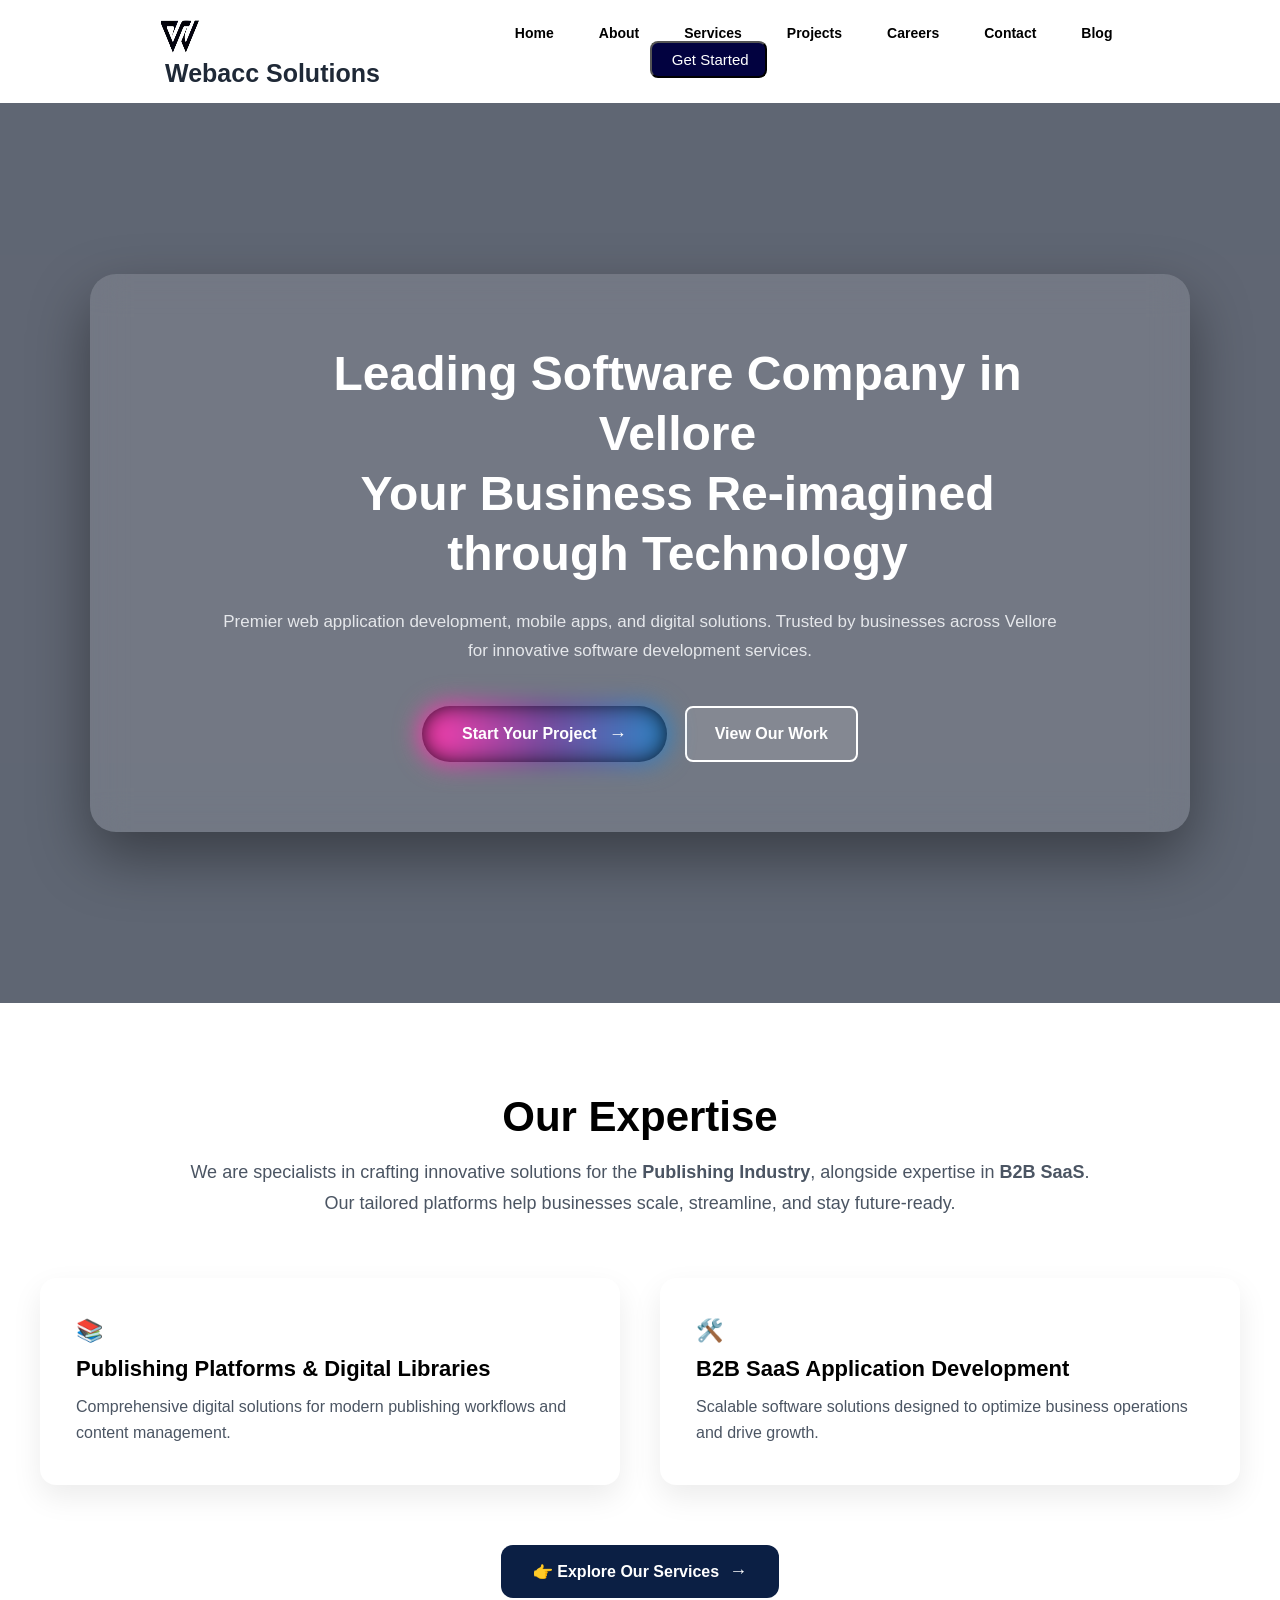
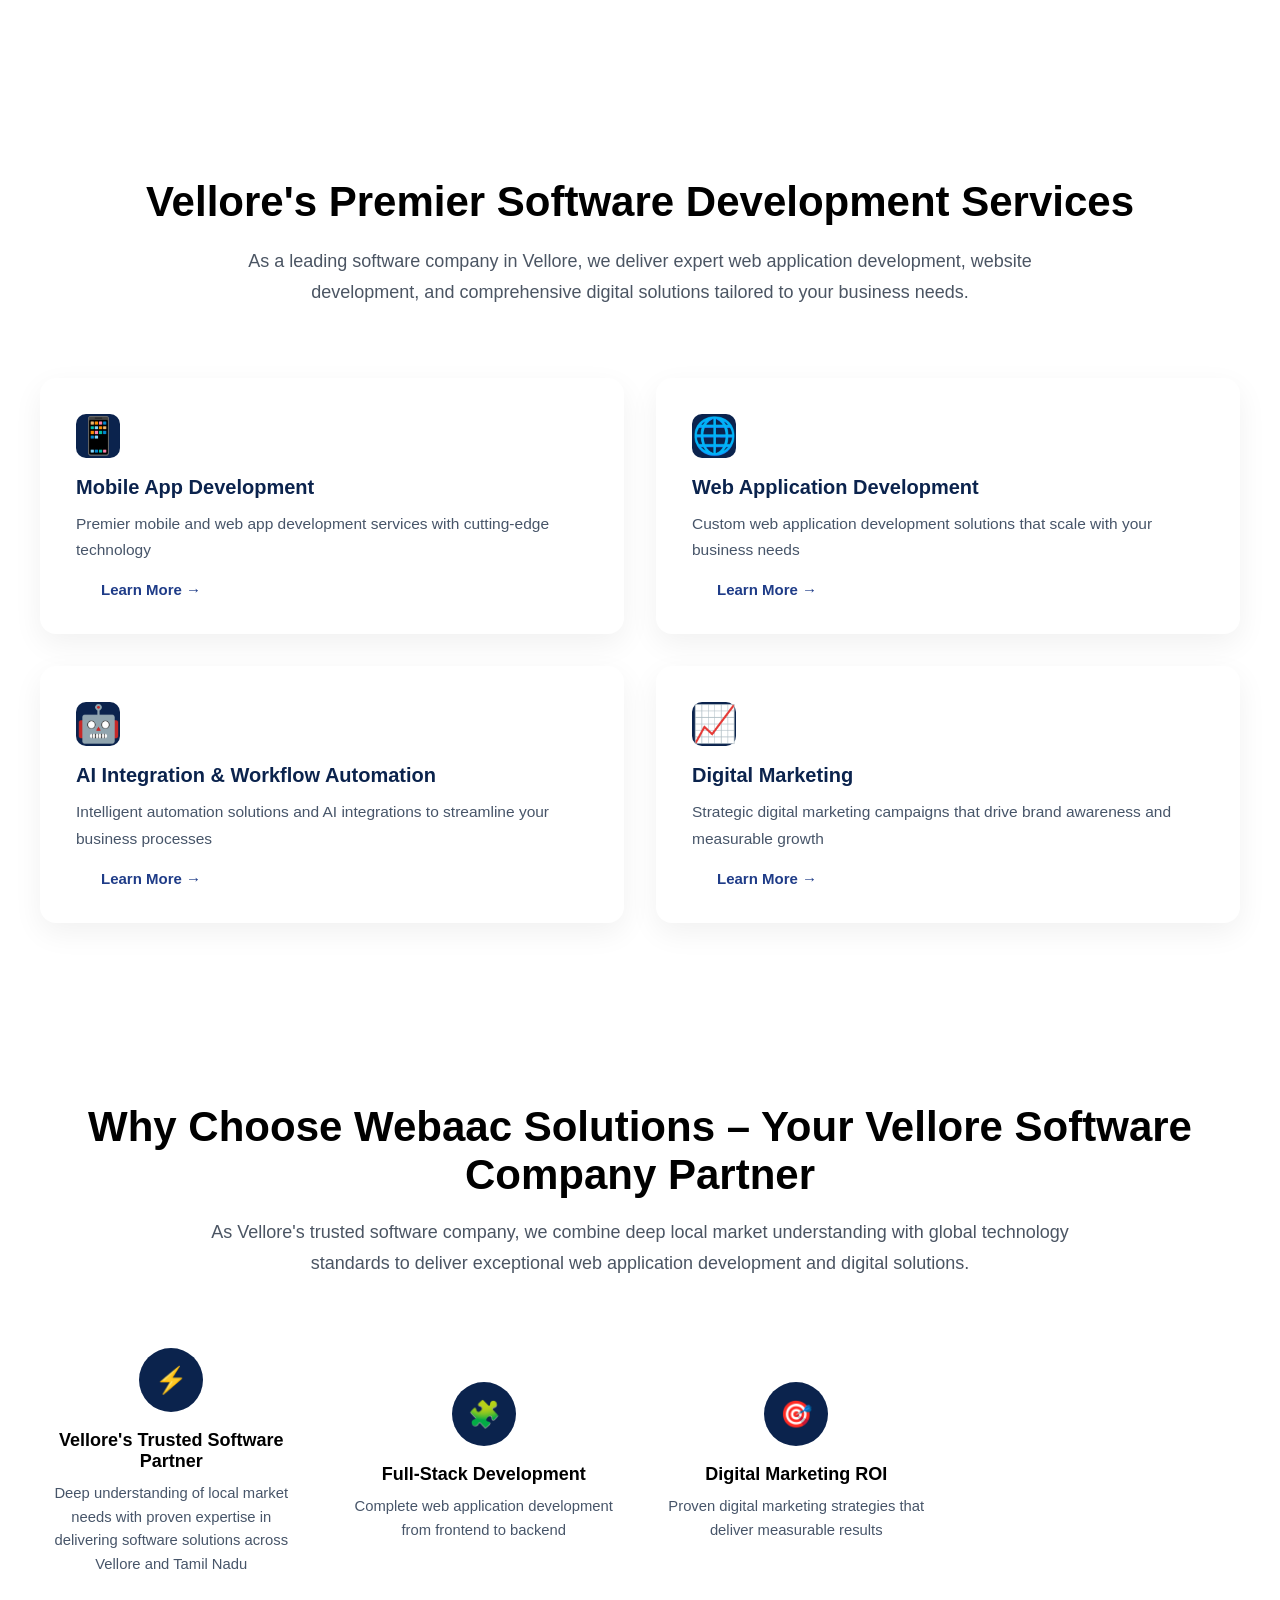
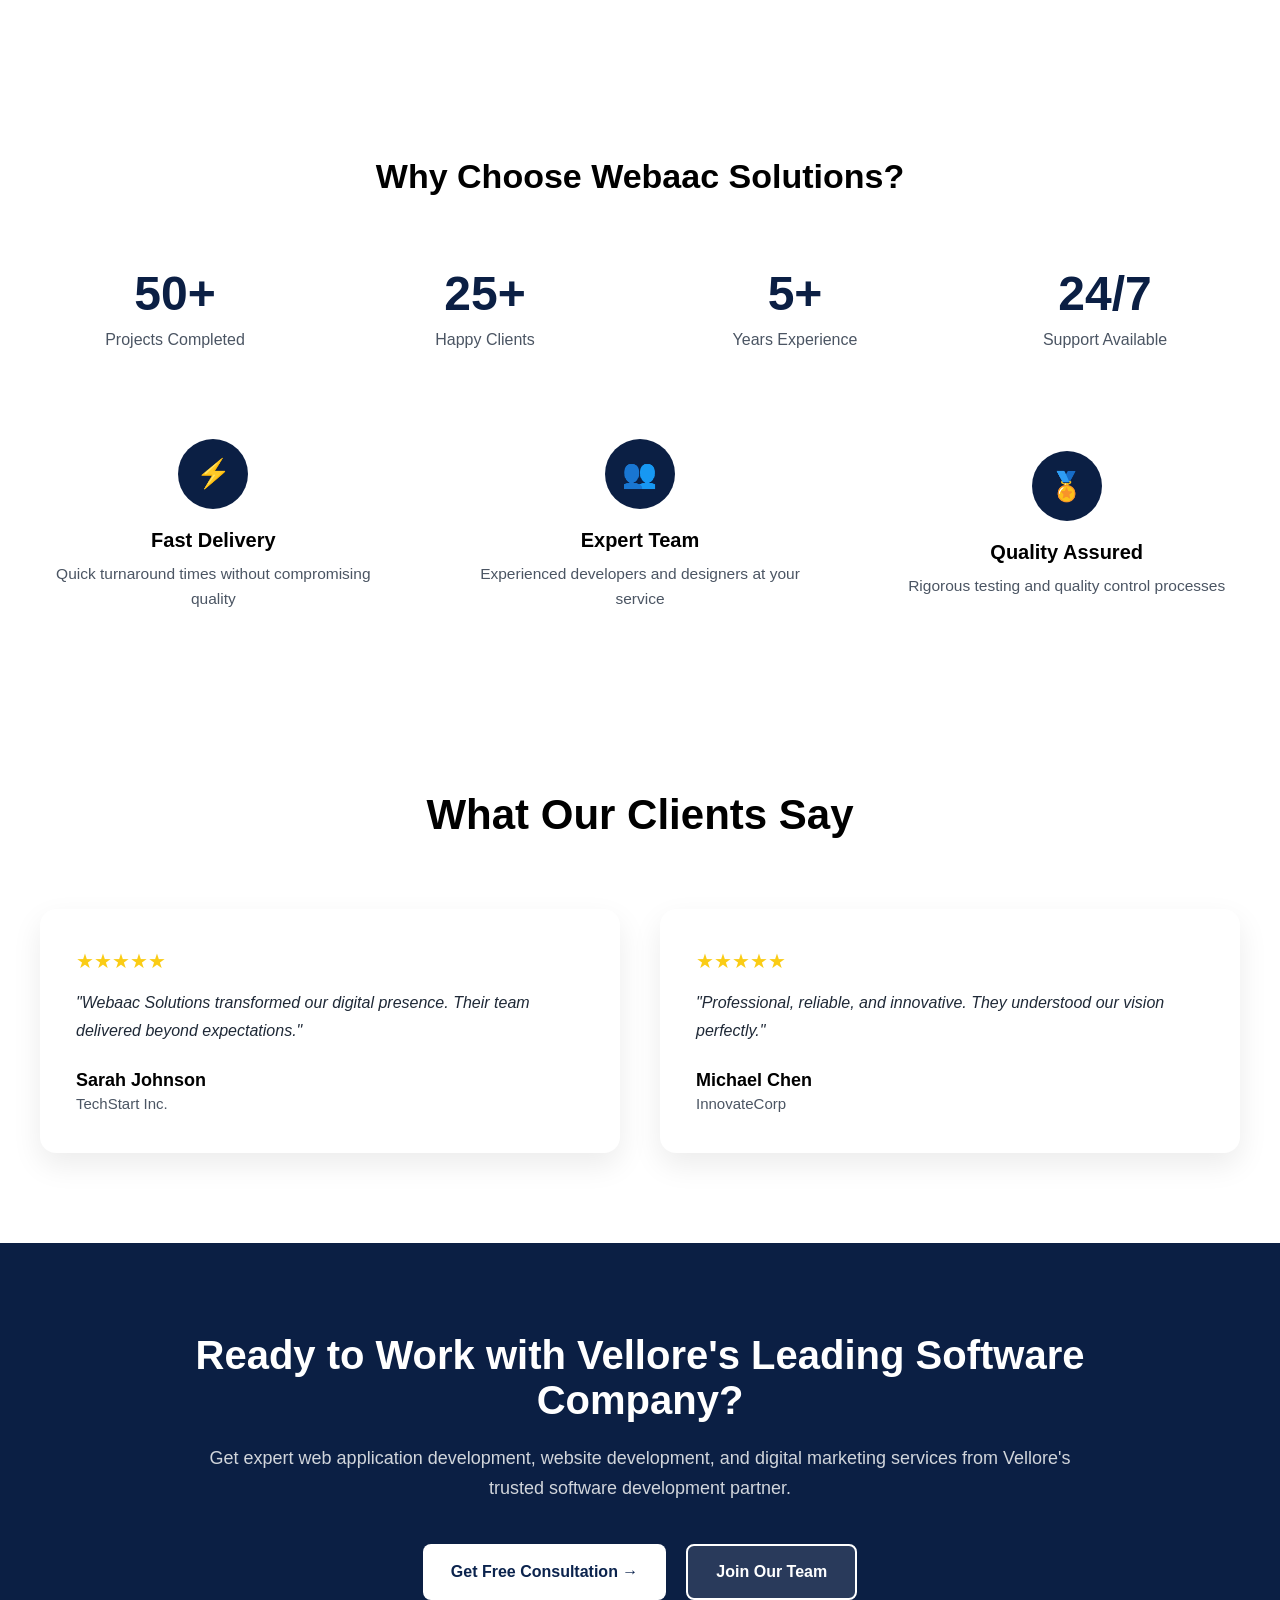
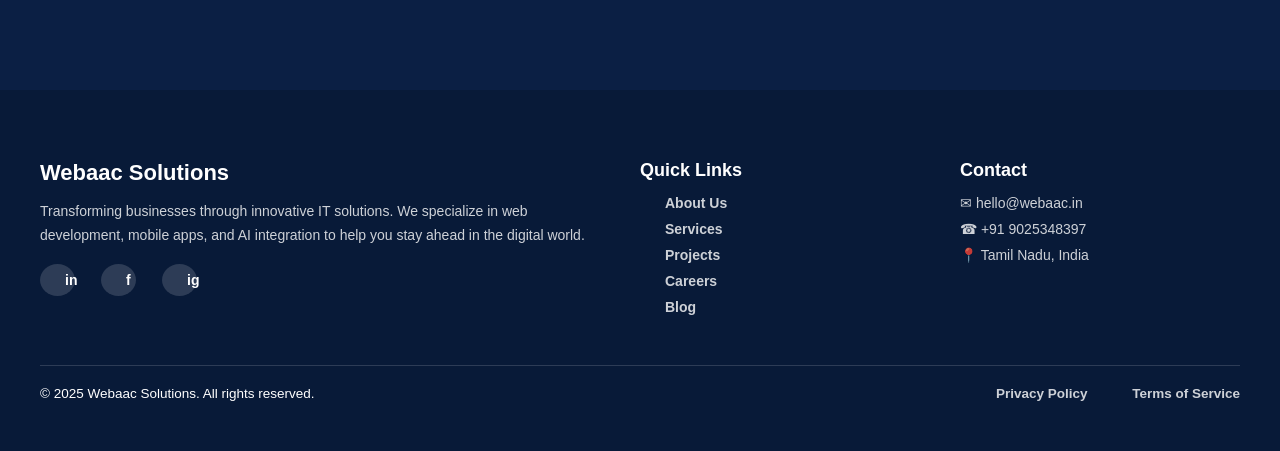
==== commit f403af05: "add moblie responsive" ====
--- a/index.html
+++ b/index.html
@@ -1,33 +1,52 @@
 <!DOCTYPE html>
 <html lang="en">
+
 <head>
-    <meta charset="UTF-8">
-    <meta name="viewport" content="width=device-width, initial-scale=1.0">
-    <link rel="stylesheet" href="style.css">
-    <link rel="icon" href="Webacc img.png">
-    <title>Webacc Solutions</title>
+<meta charset="UTF-8">
+<meta name="viewport" content="width=device-width, initial-scale=1.0">
+<link rel="stylesheet" href="style.css">
+<link rel="icon" href="Webacc img.png">
+<title>Webacc Solutions</title>
 </head>
+
 <body>
-    <div class="header">
-        <nav>
-            <div class="i1">
-            <img src="Webacc img.png">
-            </div>
-            <h1>Webacc Solutions</h1>
-        <div class="li">
-        <a class="active" href="index.html">Home</a>
-        <a href="about.html">About</a>
-        <a href="service.html">Services</a>
-        <a href="project.html">Projects</a>
-        <a href="career.html">Careers</a>
-        <a href="contact.html">Contact</a>
-        <a href="blog.html">Blog</a>
-        </div>
-        <div class="bt">
-            <button class="b1">GetStarted</button>
-        </div>
-        </nav>
-        </div>
+
+<header class="header">
+<nav class="navbar">
+
+<div class="logo">
+<img src="Webacc img.png" alt="logo">
+<h1>Webacc Solutions</h1>
+</div>
+
+<!-- checkbox toggle -->
+<input type="checkbox" id="menu-toggle">
+
+<!-- hamburger -->
+<label for="menu-toggle" class="menu-icon">☰</label>
+
+<!-- menu container -->
+<div class="menu">
+
+<div class="li">
+<a class="active" href="index.html">Home</a>
+<a href="about.html">About</a>
+<a href="service.html">Services</a>
+<a href="project.html">Projects</a>
+<a href="career.html">Careers</a>
+<a href="contact.html">Contact</a>
+<a href="blog.html">Blog</a>
+</div>
+
+<div class="bt">
+<button class="b1">Get Started</button>
+</div>
+
+</div>
+
+</nav>
+</header>
+
             <section class="hero">
   <div class="hero-overlay"></div>
 
--- a/style.css
+++ b/style.css
@@ -79,6 +79,97 @@
     box-sizing: border-box;
     font-family: "Segoe UI", sans-serif;
 }
+
+/* Mobile responsiveness */
+@media (max-width: 768px) {
+    nav {
+        flex-direction: column; /* Stack items vertically */
+        padding: 10px 20px;
+    }
+
+    h1 {
+        margin-left: 0;
+        font-size: 20px;
+        padding-right: 0;
+        text-align: center;
+    }
+
+    .bt {
+        padding-left: 0;
+        margin-top: 10px;
+        text-align: center;
+    }
+
+    img {
+        left: 0;
+        margin: 10px auto;
+        display: block;
+    }
+
+    a {
+        display: block;
+        padding: 10px 0;
+        text-align: center;
+    }
+}
+
+@media (max-width: 480px) {
+    h1 {
+        font-size: 18px;
+    }
+
+    .b1 {
+        font-size: 14px;
+        padding: 6px 12px;
+    }
+
+    nav {
+        padding: 8px 15px;
+    }
+}
+/* hide checkbox */
+#menu-toggle{
+display:none;
+}
+
+/* hamburger icon */
+.menu-icon{
+display:none;
+font-size:28px;
+cursor:pointer;
+}
+
+/* Desktop menu */
+.li{
+display:flex;
+gap:20px;
+}
+
+/* MOBILE */
+@media (max-width:768px){
+
+.menu-icon{
+display:block;
+}
+
+.li{
+display:none;
+position:absolute;
+top:70px;
+left:0;
+width:100%;
+background:#f2f2f2;
+flex-direction:column;
+padding:20px;
+}
+
+/* show menu when clicked */
+#menu-toggle:checked ~ .li{
+display:flex;
+}
+
+}
+
 /* RESET */
 * {
   margin: 0;
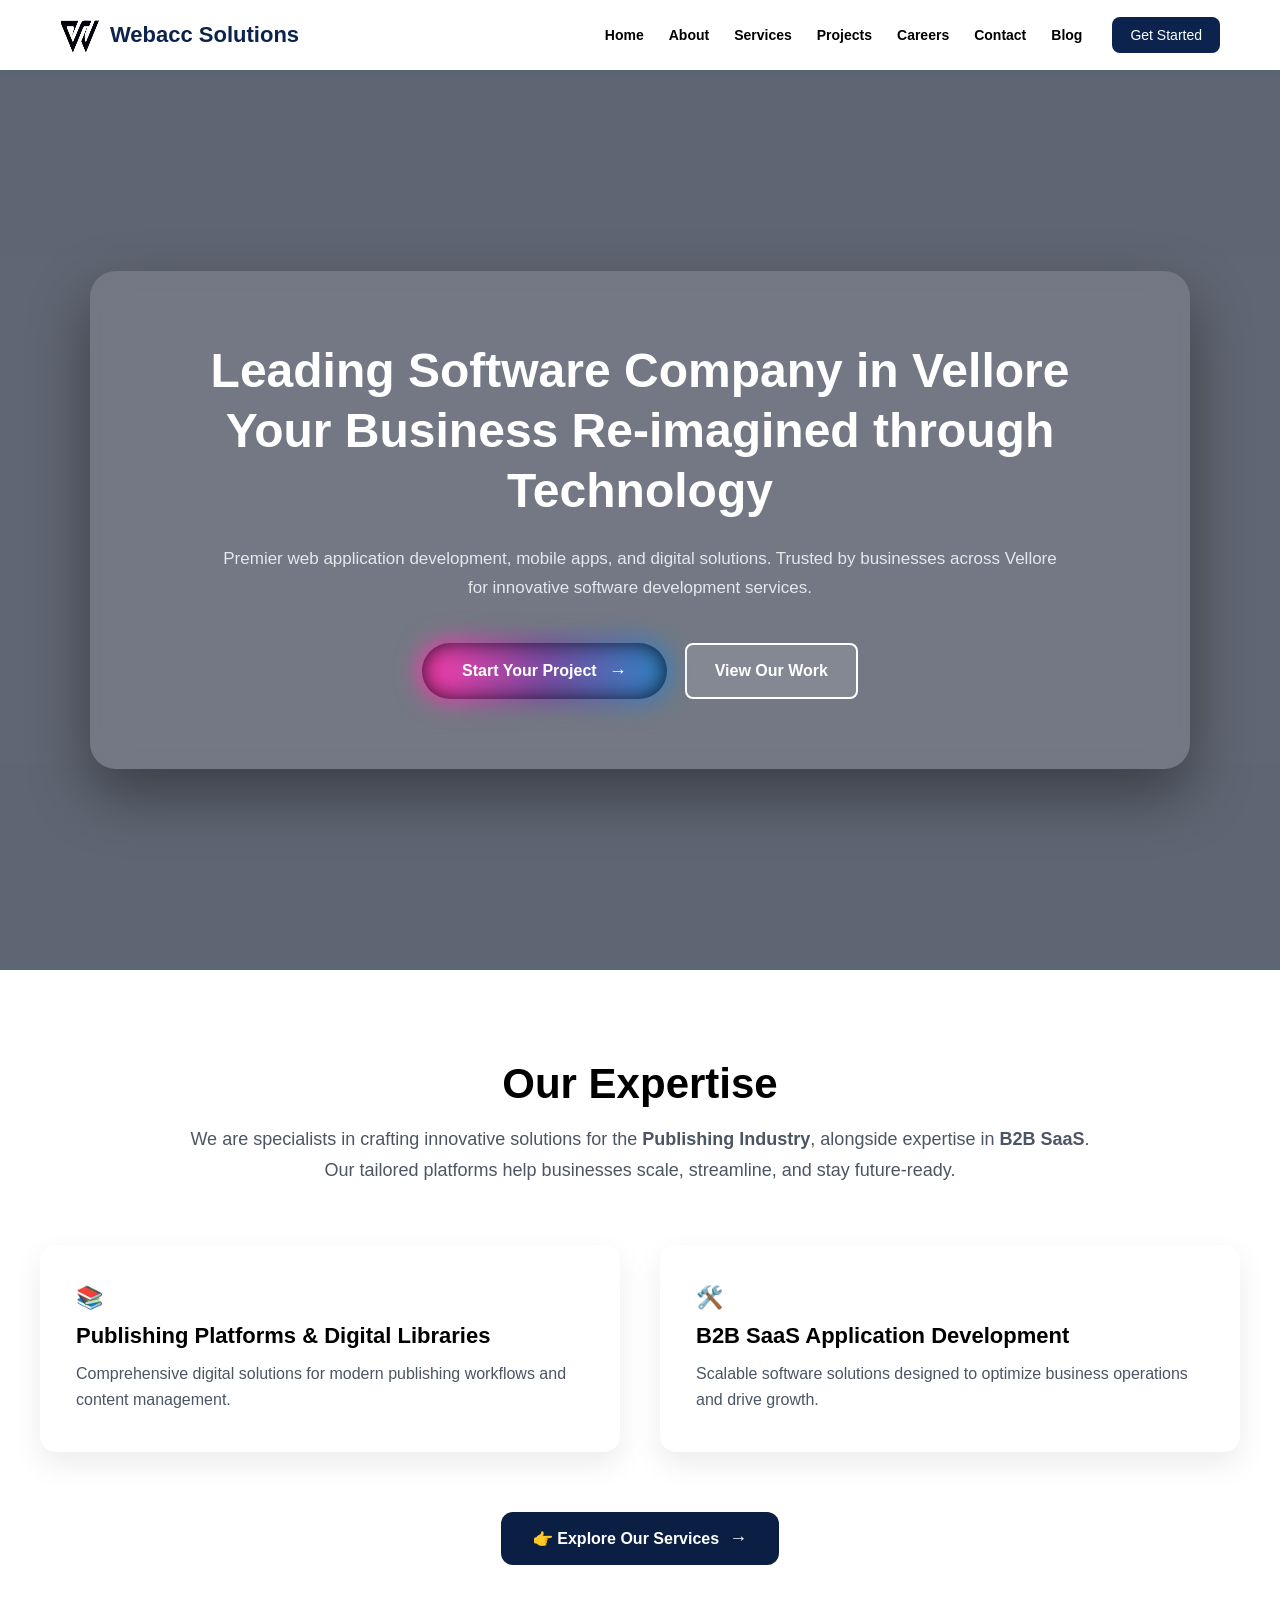
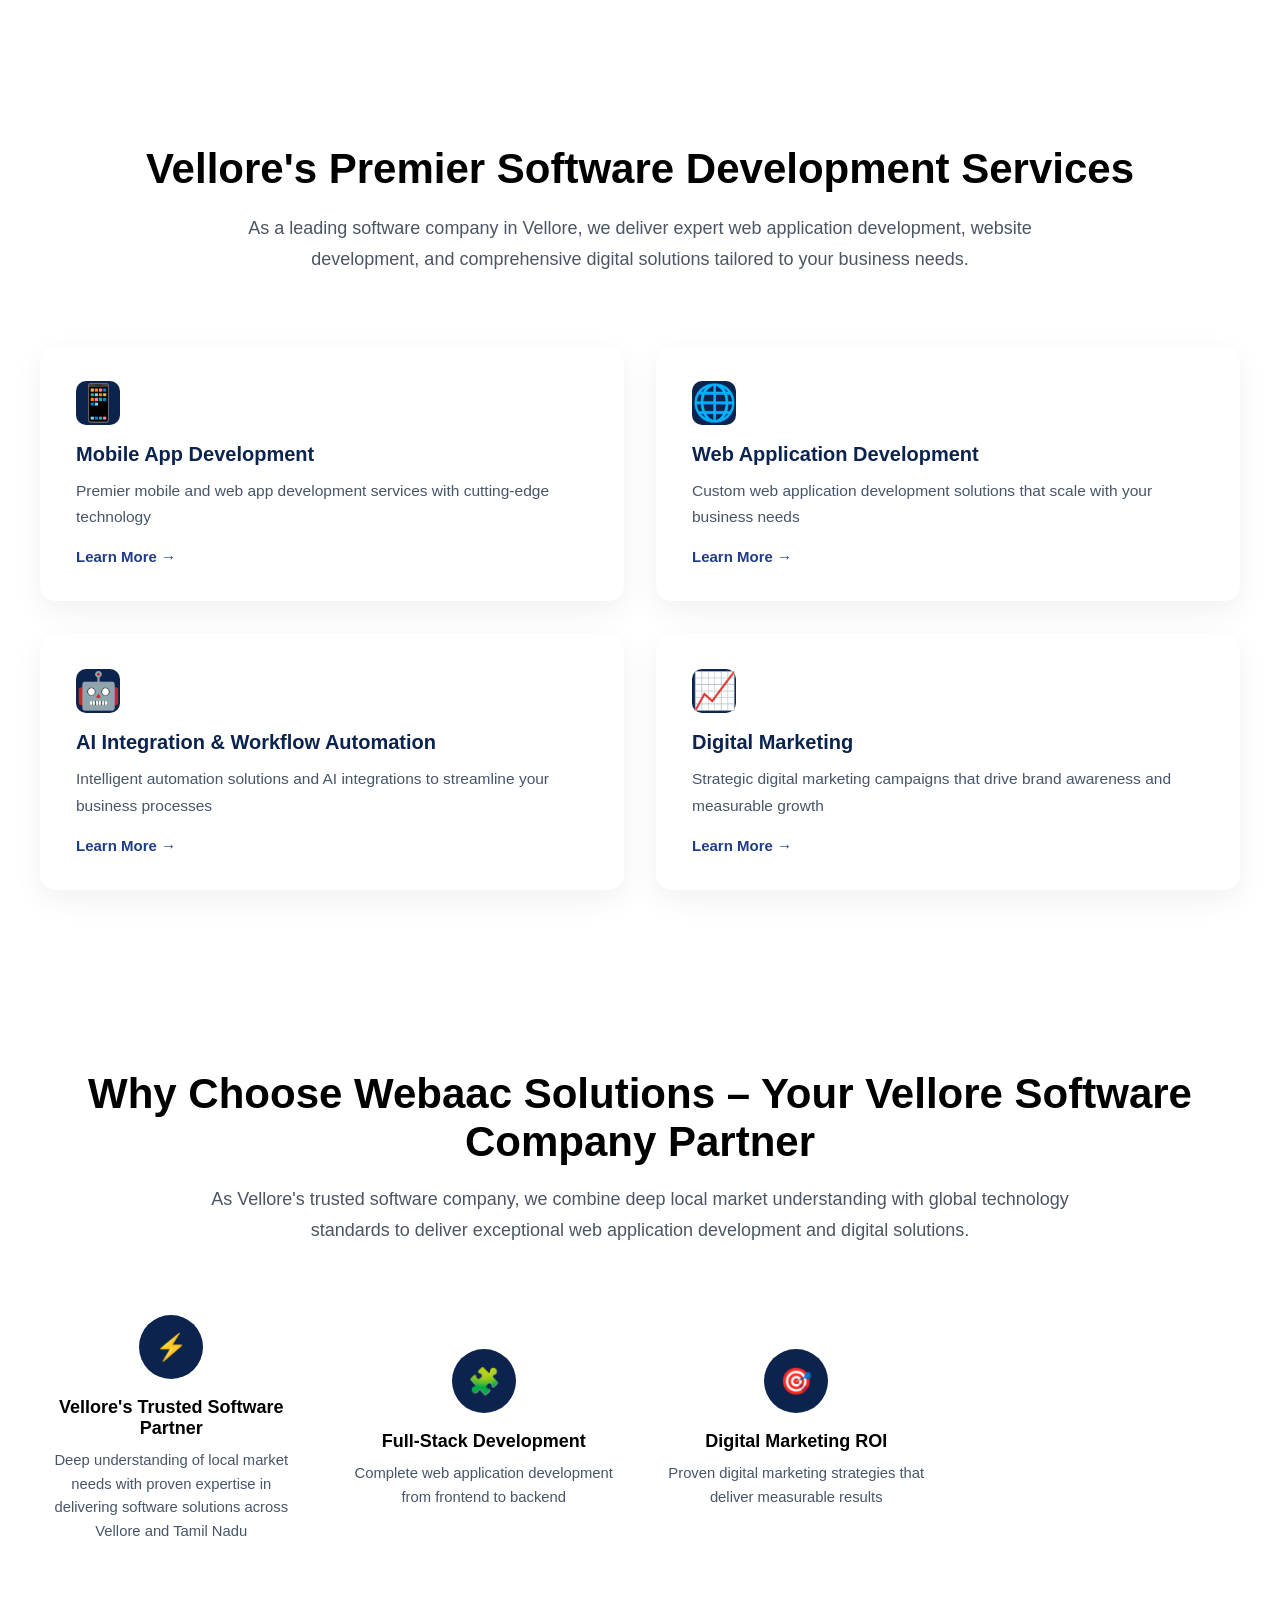
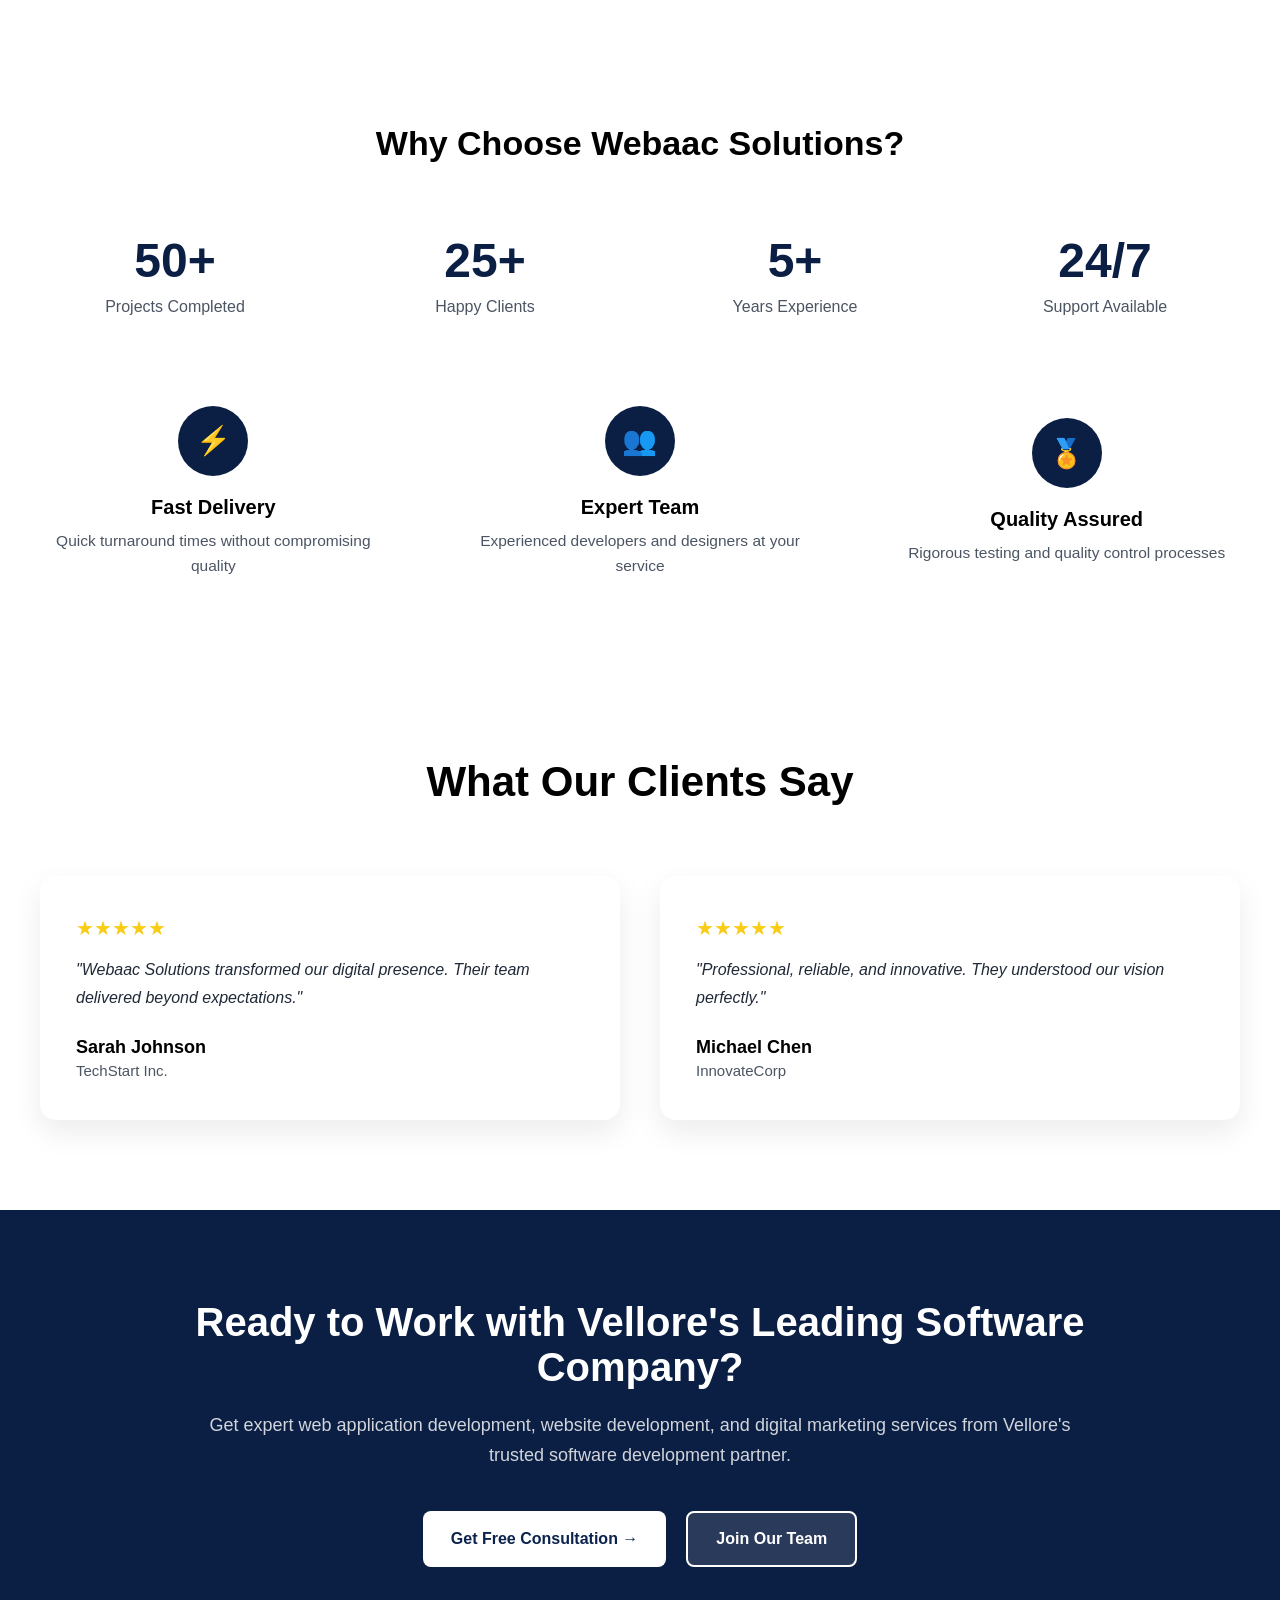
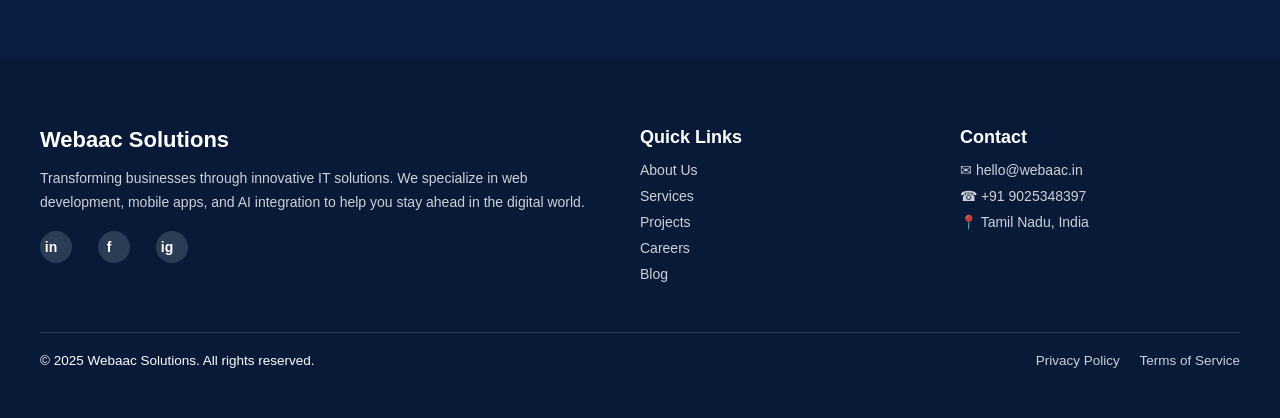
==== commit 22e914d8: "reponsive changes" ====
--- a/index.html
+++ b/index.html
@@ -19,13 +19,10 @@
 <h1>Webacc Solutions</h1>
 </div>
 
-<!-- checkbox toggle -->
 <input type="checkbox" id="menu-toggle">
 
-<!-- hamburger -->
 <label for="menu-toggle" class="menu-icon">☰</label>
 
-<!-- menu container -->
 <div class="menu">
 
 <div class="li">
--- a/style.css
+++ b/style.css
@@ -1,148 +1,151 @@
 *{
-    margin: 0;
-    padding: 0;
-    box-sizing: border-box;
-    font-family: Arial, sans-serif;
-}
+margin:0;
+padding:0;
+box-sizing:border-box;
+font-family:Arial, sans-serif;
+}
+
+/* Header */
 .header{
-
-
-}
-nav{
-    padding:15px 40px;
-    display: flex;
-    align-items: center;
-}
-h1{
-    margin-left: 125px;
-    cursor: pointer;
-    font-size: 25px;
-    padding-right: 50px;
-    font-weight: bold;
-}
-
+width:100%;
+background:#ffffff;
+box-shadow:0 2px 8px rgba(0,0,0,0.05);
+}
+
+/* Navbar */
+.navbar{
+max-width:1200px;
+margin:auto;
+display:flex;
+align-items:center;
+justify-content:space-between;
+padding:15px 20px;
+position:relative;
+}
+
+/* Logo */
+.logo{
+display:flex;
+align-items:center;
+gap:10px;
+}
+
+.logo img{
+width:40px;
+height:40px;
+}
+
+.logo h1{
+font-size:22px;
+font-weight:bold;
+color:#0b234d;
+}
+
+/* Menu container */
+.menu{
+display:flex;
+align-items:center;
+gap:30px;
+}
+
+/* Links */
+.li{
+display:flex;
+gap:25px;
+}
+
+.li a{
+text-decoration:none;
+color:#333;
+font-size:14px;
+font-weight:600;
+}
+
+.li a:hover{
+color:#0b234d;
+}
+
+/* Button */
 .b1{
-    display: block;
-    color: white;
-    cursor: pointer;
-    background-color: #020240;
-    padding: 8px 16px;
-    border-radius: 8px;
-    padding-left: 20px;
-    display: inline-block;
-    font-size: 15px;
-
-}
-.bt{
-    padding-left: 220px;
-}
-img{
-    width:40px;
-    height: 40px;
-    cursor: pointer;
-    margin-left: 20px;
-    display: inline-block;
-    position: relative;
-    left: 100px;
-
-}
-/*
-.i1{
-
-
-}
-*/
-
-/*
-body {
-    background: #f8f9fc;
-}
-*/
-
-a{
-    padding-left: 25px;
-    color: black;
-    text-decoration: none;
-    font-size: 14px;
-    font-style:initial;
-    font-weight: bold;
-}
+background:#0b234d;
+color:white;
+padding:8px 18px;
+border-radius:8px;
+border:none;
+cursor:pointer;
+font-size:14px;
+}
+
+/* Hide checkbox */
+#menu-toggle{
+display:none;
+}
+
+/* Hamburger */
+.menu-icon{
+display:none;
+font-size:26px;
+cursor:pointer;
+}
+
+.navbar{
+display:flex;
+justify-content:space-between;
+align-items:center;
+padding:15px 20px;
+background:white;
+position:relative;
+}
+
+.logo{
+display:flex;
+align-items:center;
+gap:10px;
+}
+
+.logo img{
+width:40px;
+}
+
+.logo h1{
+font-size:22px;
+}
+
+.menu{
+display:flex;
+align-items:center;
+gap:30px;
+}
+
 .li{
-    padding-left: 60px;
-}
-.s2{
-}
-
-* {
-    margin: 0;
-    padding: 0;
-    box-sizing: border-box;
-    font-family: "Segoe UI", sans-serif;
-}
-
-/* Mobile responsiveness */
-@media (max-width: 768px) {
-    nav {
-        flex-direction: column; /* Stack items vertically */
-        padding: 10px 20px;
-    }
-
-    h1 {
-        margin-left: 0;
-        font-size: 20px;
-        padding-right: 0;
-        text-align: center;
-    }
-
-    .bt {
-        padding-left: 0;
-        margin-top: 10px;
-        text-align: center;
-    }
-
-    img {
-        left: 0;
-        margin: 10px auto;
-        display: block;
-    }
-
-    a {
-        display: block;
-        padding: 10px 0;
-        text-align: center;
-    }
-}
-
-@media (max-width: 480px) {
-    h1 {
-        font-size: 18px;
-    }
-
-    .b1 {
-        font-size: 14px;
-        padding: 6px 12px;
-    }
-
-    nav {
-        padding: 8px 15px;
-    }
-}
+display:flex;
+gap:25px;
+}
+
+.li a{
+text-decoration:none;
+color:black;
+font-weight:600;
+}
+
+.b1{
+background:#0b234d;
+color:white;
+padding:10px 18px;
+border:none;
+border-radius:8px;
+cursor:pointer;
+}
+
 /* hide checkbox */
 #menu-toggle{
 display:none;
 }
 
-/* hamburger icon */
 .menu-icon{
 display:none;
-font-size:28px;
+font-size:26px;
 cursor:pointer;
-}
-
-/* Desktop menu */
-.li{
-display:flex;
-gap:20px;
 }
 
 /* MOBILE */
@@ -152,32 +155,86 @@
 display:block;
 }
 
-.li{
-display:none;
+.menu{
 position:absolute;
 top:70px;
 left:0;
 width:100%;
-background:#f2f2f2;
+background:#f5f5f5;
 flex-direction:column;
-padding:20px;
-}
-
-/* show menu when clicked */
-#menu-toggle:checked ~ .li{
+align-items:flex-start;
+padding:25px;
+display:none;
+}
+
+.li{
+flex-direction:column;
+width:100%;
+gap:18px;
+}
+
+.li a{
+font-size:18px;
+padding:10px;
+width:100%;
+}
+
+.bt{
+width:100%;
+margin-top:10px;
+}
+
+.b1{
+width:100%;
+padding:14px;
+}
+
+#menu-toggle:checked ~ .menu{
 display:flex;
 }
 
 }
 
-/* RESET */
-* {
-  margin: 0;
-  padding: 0;
-  box-sizing: border-box;
-  font-family: "Segoe UI", Arial, sans-serif;
-}
-
+/* ===== Mobile ===== */
+
+@media (max-width:768px){
+
+.menu-icon{
+display:block;
+}
+
+.menu{
+position:absolute;
+top:70px;
+left:0;
+width:100%;
+background:white;
+flex-direction:column;
+align-items:center;
+gap:20px;
+padding:25px;
+display:none;
+}
+
+.li{
+flex-direction:column;
+align-items:center;
+gap:15px;
+}
+
+.bt{
+margin-top:10px;
+}
+
+#menu-toggle:checked ~ .menu{
+display:flex;
+}
+
+.logo h1{
+font-size:18px;
+}
+
+}
 /* HERO BACKGROUND */
 .hero {
   min-height: 100vh;
